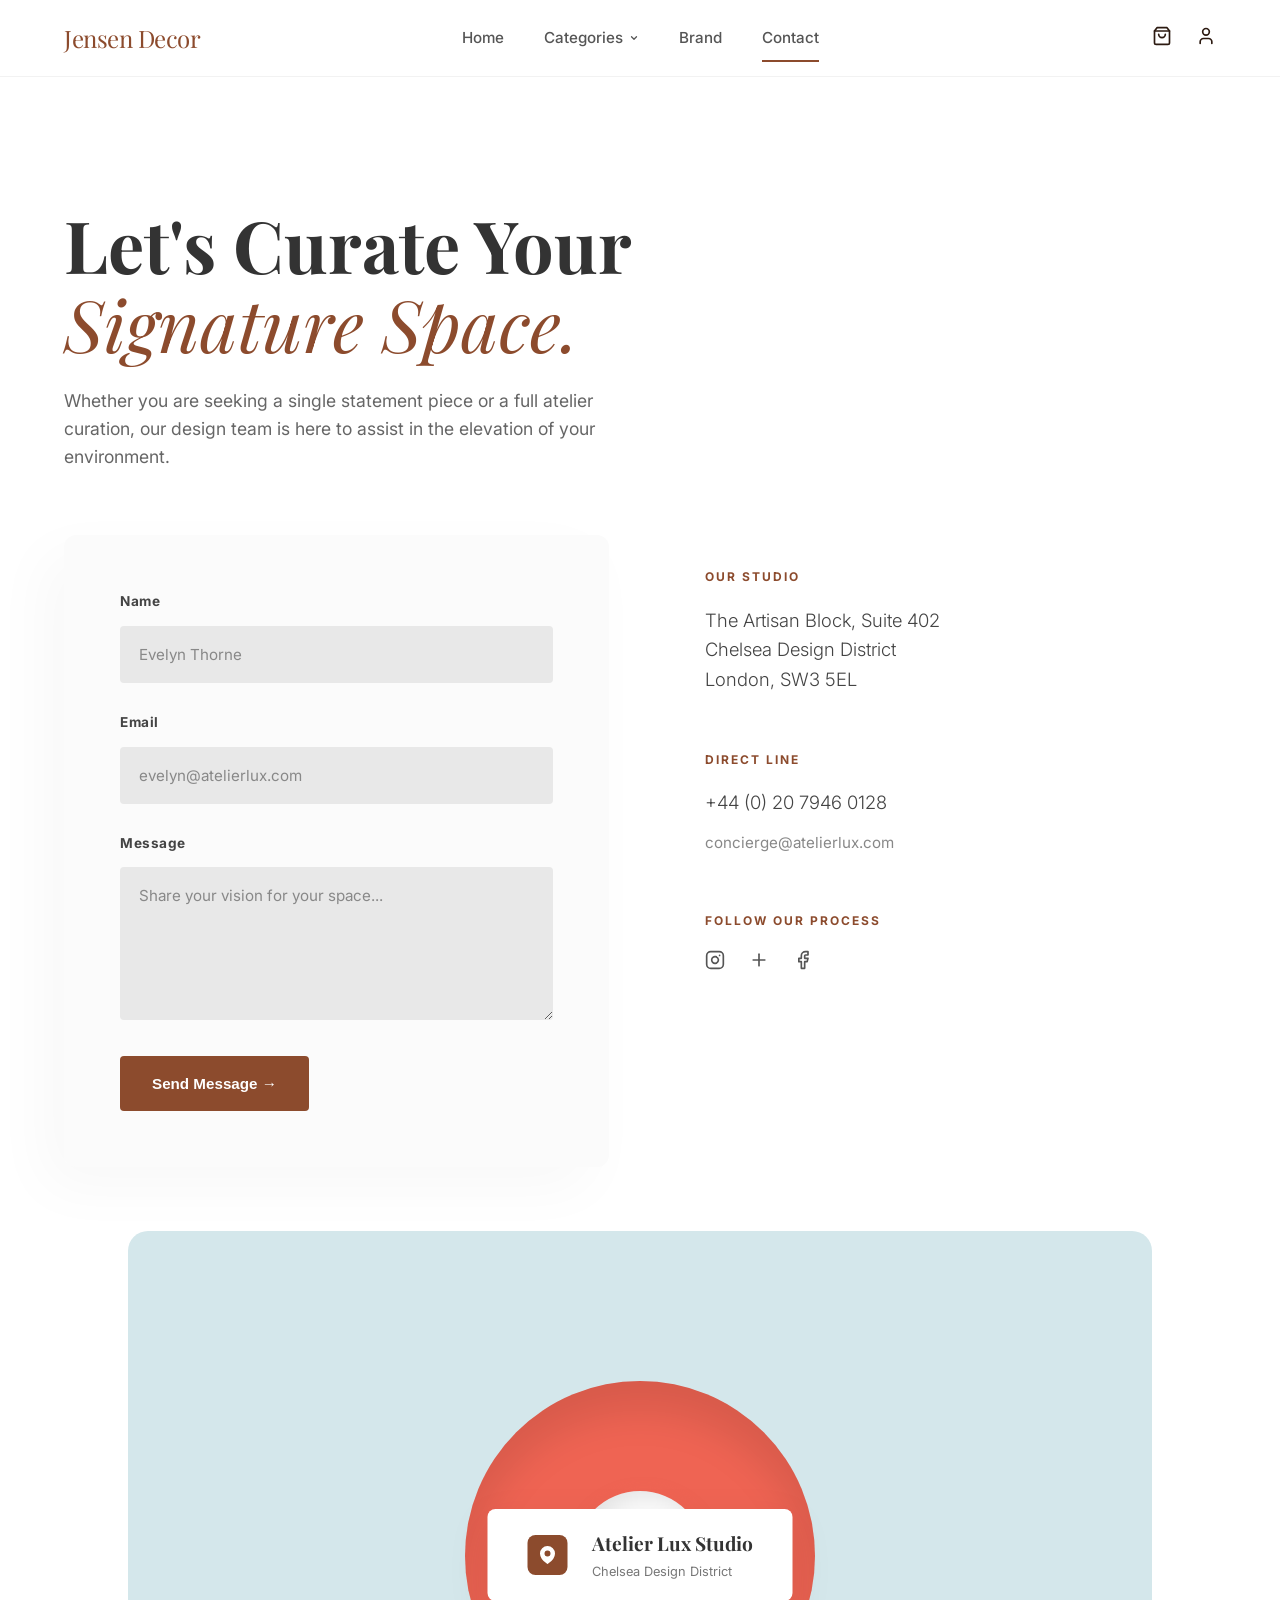
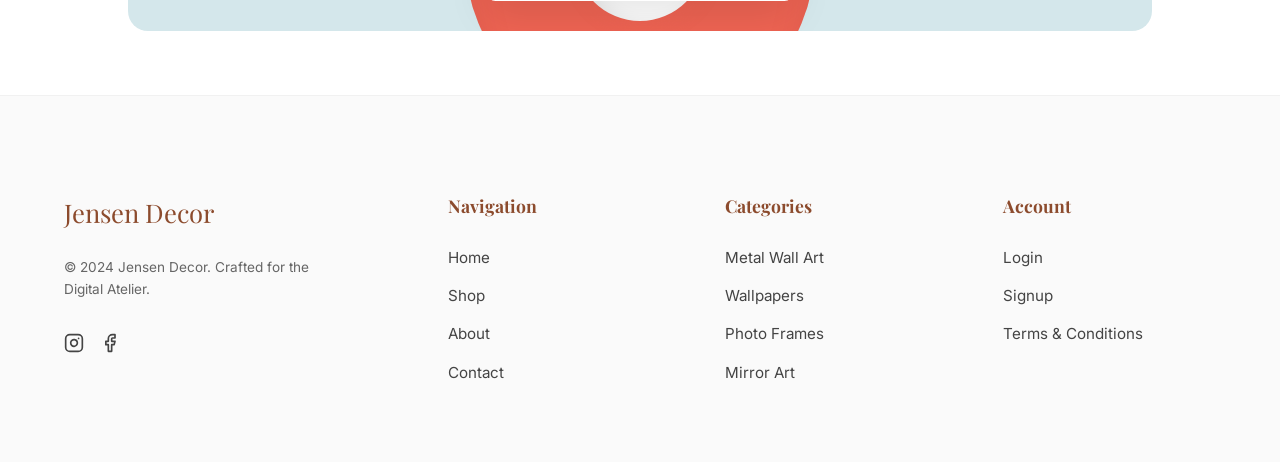
==== contact.html @ 06926239 "first commit" ====
<!DOCTYPE html>
<html lang="en">
<head>
    <meta charset="UTF-8">
    <meta name="viewport" content="width=device-width, initial-scale=1.0">
    <title>Contact | Jensen Decor</title>
    <meta name="description" content="Get in touch with Jensen Decor for your signature space curation.">
    <!-- Google Fonts -->
    <link rel="preconnect" href="https://fonts.googleapis.com">
    <link rel="preconnect" href="https://fonts.gstatic.com" crossorigin>
    <link href="https://fonts.googleapis.com/css2?family=Inter:wght@300;400;500;600;700&family=Playfair+Display:ital,wght@0,400;0,600;0,700;1,400&display=swap" rel="stylesheet">
    <link rel="stylesheet" href="style.css">
</head>
<body class="contact-page">
    <header id="main-header">
        <div class="container-nav">
            <div class="logo">
                <a href="index.html">Jensen Decor</a>
            </div>
            <nav id="main-nav">
                <ul class="nav-links">
                    <li><a href="index.html">Home</a></li>
                    <li class="dropdown">
                        <a href="#" class="dropdown-trigger">Categories <svg width="10" height="10" viewBox="0 0 24 24" fill="none" stroke="currentColor" stroke-width="3" stroke-linecap="round" stroke-linejoin="round" style="margin-left: 2px;"><path d="m6 9 6 6 6-6"/></svg></a>
                        <div class="mega-menu">
                            <a href="metal-wall-art.html" class="mega-item">
                                <div class="item-icon">
                                    <svg width="20" height="20" viewBox="0 0 24 24" fill="none" stroke="currentColor" stroke-width="2" stroke-linecap="round" stroke-linejoin="round"><path d="m11.5 15-7 7a2.12 2.12 0 0 1-3-3l7-7"/><path d="m2 22 2.5-2.5"/><path d="m14 12 6-6a4.24 4.24 0 0 0-6-6l-6 6"/></svg>
                                </div>
                                <div class="item-content">
                                    <div class="item-title">Metal Wall Art</div>
                                    <div class="item-desc">Expressive forms and shapes</div>
                                </div>
                            </a>
                            <a href="wallpapers.html" class="mega-item">
                                <div class="item-icon">
                                    <svg width="20" height="20" viewBox="0 0 24 24" fill="none" stroke="currentColor" stroke-width="2" stroke-linecap="round" stroke-linejoin="round"><path d="M12 22v-8"/><path d="M8 22h8"/><path d="M12 14c-4 0-6-3-6-6s3-6 6-6 6 3 6 6-2 6-6 6Z"/></svg>
                                </div>
                                <div class="item-content">
                                    <div class="item-title">Wallpapers</div>
                                    <div class="item-desc">Organic landscapes and flora</div>
                                </div>
                            </a>
                            <a href="photo-frames.html" class="mega-item">
                                <div class="item-icon">
                                    <svg width="20" height="20" viewBox="0 0 24 24" fill="none" stroke="currentColor" stroke-width="2" stroke-linecap="round" stroke-linejoin="round"><circle cx="12" cy="12" r="4"/><path d="M12 2v2"/><path d="M12 20v2"/><path d="m4.93 4.93 1.41 1.41"/><path d="m17.66 17.66 1.41 1.41"/><path d="M2 12h2"/><path d="M20 12h2"/><path d="m6.34 17.66-1.41 1.41"/><path d="m19.07 4.93-1.41 1.41"/></svg>
                                </div>
                                <div class="item-content">
                                    <div class="item-title">Photo Frames</div>
                                    <div class="item-desc">The beauty of simplicity</div>
                                </div>
                            </a>
                            <a href="wall-shelves.html" class="mega-item">
                                <div class="item-icon">
                                    <svg width="20" height="20" viewBox="0 0 24 24" fill="none" stroke="currentColor" stroke-width="2" stroke-linecap="round" stroke-linejoin="round"><path d="M12 2v4"/><path d="M6 13a6 6 0 0 1 12 0H6z"/><path d="M12 13v4"/><circle cx="12" cy="18" r="1"/></svg>
                                </div>
                                <div class="item-content">
                                    <div class="item-title">Wall shelves</div>
                                    <div class="item-desc">Luxurious gold and silver foils</div>
                                </div>
                            </a>
                            <a href="mirror-art.html" class="mega-item">
                                <div class="item-icon">
                                    <svg width="20" height="20" viewBox="0 0 24 24" fill="none" stroke="currentColor" stroke-width="2" stroke-linecap="round" stroke-linejoin="round"><circle cx="12" cy="12" r="10"/><path d="M12 2v2"/><path d="M12 20v2"/><path d="M2 12h2"/><path d="M20 12h2"/><path d="M12 12l4 4"/></svg>
                                </div>
                                <div class="item-content">
                                    <div class="item-title">Mirror Art</div>
                                    <div class="item-desc">Luxurious gold and silver foils</div>
                                </div>
                            </a>
                        </div>
                    </li>
                    <li><a href="brands.html">Brand</a></li>
                    <li><a href="contact.html" class="active">Contact</a></li>
                </ul>
            </nav>
            <div class="user-actions">
                <button class="icon-btn" aria-label="Shopping Cart">
                    <svg width="20" height="20" viewBox="0 0 24 24" fill="none" stroke="currentColor" stroke-width="2" stroke-linecap="round" stroke-linejoin="round"><path d="M6 2 3 6v14a2 2 0 0 0 2 2h14a2 2 0 0 0 2-2V6l-3-4Z"/><path d="M3 6h18"/><path d="M16 10a4 4 0 0 1-8 0"/></svg>
                </button>
                <button class="icon-btn" aria-label="User Profile">
                    <svg width="20" height="20" viewBox="0 0 24 24" fill="none" stroke="currentColor" stroke-width="2" stroke-linecap="round" stroke-linejoin="round"><path d="M19 21v-2a4 4 0 0 0-4-4H9a4 4 0 0 0-4 4v2"/><circle cx="12" cy="7" r="4"/></svg>
                </button>
            </div>
        </div>
    </header>

    <main>
        <!-- Hero Section -->
        <section class="contact-hero">
            <div class="contact-container-narrow">
                <h1 class="contact-title">Let's Curate Your<br><em>Signature Space.</em></h1>
                <p class="contact-subtitle">Whether you are seeking a single statement piece or a full atelier curation, our design team is here to assist in the elevation of your environment.</p>
            </div>
        </section>

        <!-- Content Section: Form and Info -->
        <section class="contact-content-section">
            <div class="contact-grid">
                <!-- Left Column: Form -->
                <div class="contact-form-container">
                    <form class="contact-form" onsubmit="event.preventDefault();">
                        <div class="form-group">
                            <label for="name">Name</label>
                            <input type="text" id="name" placeholder="Evelyn Thorne">
                        </div>
                        <div class="form-group">
                            <label for="email">Email</label>
                            <input type="email" id="email" placeholder="evelyn@atelierlux.com">
                        </div>
                        <div class="form-group">
                            <label for="message">Message</label>
                            <textarea id="message" placeholder="Share your vision for your space..." rows="6"></textarea>
                        </div>
                        <button type="submit" class="btn-submit">
                            Send Message &rarr;
                        </button>
                    </form>
                </div>

                <!-- Right Column: Info -->
                <div class="contact-info-container">
                    <div class="info-block">
                        <h4 class="info-label">OUR STUDIO</h4>
                        <p class="info-text">The Artisan Block, Suite 402<br>Chelsea Design District<br>London, SW3 5EL</p>
                    </div>
                    <div class="info-block">
                        <h4 class="info-label">DIRECT LINE</h4>
                        <p class="info-text">+44 (0) 20 7946 0128</p>
                        <a href="mailto:concierge@atelierlux.com" class="info-link">concierge@atelierlux.com</a>
                    </div>
                    <div class="info-block">
                        <h4 class="info-label">FOLLOW OUR PROCESS</h4>
                        <div class="social-icons-minimal">
                            <a href="#" aria-label="Instagram">
                                <svg width="20" height="20" viewBox="0 0 24 24" fill="none" stroke="currentColor" stroke-width="2" stroke-linecap="round" stroke-linejoin="round"><rect x="2" y="2" width="20" height="20" rx="5" ry="5"/><path d="M16 11.37A4 4 0 1 1 12.63 8 4 4 0 0 1 16 11.37z"/><line x1="17.5" y1="6.5" x2="17.51" y2="6.5"/></svg>
                            </a>
                            <a href="#" aria-label="Pinterest">
                                <svg width="20" height="20" viewBox="0 0 24 24" fill="none" stroke="currentColor" stroke-width="2" stroke-linecap="round" stroke-linejoin="round"><line x1="12" y1="5" x2="12" y2="19"></line><line x1="5" y1="12" x2="19" y2="12"></line></svg>
                            </a>
                            <a href="#" aria-label="Facebook">
                                <svg width="20" height="20" viewBox="0 0 24 24" fill="none" stroke="currentColor" stroke-width="2" stroke-linecap="round" stroke-linejoin="round"><path d="M18 2h-3a5 5 0 0 0-5 5v3H7v4h3v8h4v-8h3l1-4h-4V7a1 1 0 0 1 1-1h3z"/></svg>
                            </a>
                        </div>
                    </div>
                </div>
            </div>
        </section>

        <!-- Map Section with Overlay -->
        <section class="contact-map-section">
            <div class="map-container">
                <!-- Standard Google Maps iframe Embed -->
                <!-- The API key is not required for standard embeds, which is perfect for a "random map" requirement -->
                <iframe src="https://www.google.com/maps/embed?pb=!1m18!1m12!1m3!1m3!1d39744.170560869595!2d-0.187311!3d51.488059!2m3!1f0!2f0!3f0!3m2!1i1024!2i768!4f13.1!3m3!1m2!1s0x48760537446bb87b%3A0xc3f6311cebdba50f!2sChelsea%2C%20London%2C%20UK!5e0!3m2!1sen!2sus!4v1705620000000!5m2!1sen!2sus" width="100%" height="100%" style="border:0;" allowfullscreen="" loading="lazy" referrerpolicy="no-referrer-when-downgrade"></iframe>
                
                <!-- Huge Map Pin (Visual overlay to match screenshot exactly) -->
                <div class="huge-map-pin">
                    <div class="huge-pin-hole"></div>
                </div>

                <!-- Custom Overlay Card -->
                <div class="map-overlay-card">
                    <div class="map-overlay-icon">
                        <svg width="18" height="18" viewBox="0 0 24 24" fill="white" stroke="white" stroke-width="2" stroke-linecap="round" stroke-linejoin="round"><path d="M21 10c0 7-9 13-9 13s-9-6-9-13a9 9 0 0 1 18 0z"></path><circle cx="12" cy="10" r="3" fill="#8c4b2d" stroke="#8c4b2d"></circle></svg>
                    </div>
                    <div class="map-overlay-text">
                        <h5>Atelier Lux Studio</h5>
                        <p>Chelsea Design District</p>
                    </div>
                </div>
            </div>
        </section>
    </main>

    <footer id="footer">
        <div class="footer-container">
            <div class="footer-sections">
                <div class="footer-brand">
                    <div class="footer-logo">Jensen Decor</div>
                    <p class="footer-tagline">© 2024 Jensen Decor. Crafted for the Digital Atelier.</p>
                    <div class="footer-icons">
                        <svg width="20" height="20" viewBox="0 0 24 24" fill="none" stroke="currentColor" stroke-width="2" stroke-linecap="round" stroke-linejoin="round"><rect x="2" y="2" width="20" height="20" rx="5" ry="5"/><path d="M16 11.37A4 4 0 1 1 12.63 8 4 4 0 0 1 16 11.37z"/><line x1="17.5" y1="6.5" x2="17.51" y2="6.5"/></svg>
                        <svg width="20" height="20" viewBox="0 0 24 24" fill="none" stroke="currentColor" stroke-width="2" stroke-linecap="round" stroke-linejoin="round"><path d="M18 2h-3a5 5 0 0 0-5 5v3H7v4h3v8h4v-8h3l1-4h-4V7a1 1 0 0 1 1-1h3z"/></svg>
                    </div>
                </div>
                <div class="footer-nav-group">
                    <h4>Navigation</h4>
                    <ul>
                        <li><a href="index.html">Home</a></li>
                        <li><a href="#">Shop</a></li>
                        <li><a href="#">About</a></li>
                        <li><a href="contact.html">Contact</a></li>
                    </ul>
                </div>
                <div class="footer-nav-group">
                    <h4>Categories</h4>
                    <ul>
                        <li><a href="metal-wall-art.html">Metal Wall Art</a></li>
                        <li><a href="wallpapers.html">Wallpapers</a></li>
                        <li><a href="photo-frames.html">Photo Frames</a></li>
                        <li><a href="mirror-art.html">Mirror Art</a></li>
                    </ul>
                </div>
                <div class="footer-nav-group">
                    <h4>Account</h4>
                    <ul>
                        <li><a href="#">Login</a></li>
                        <li><a href="#">Signup</a></li>
                        <li><a href="#">Terms & Conditions</a></li>
                    </ul>
                </div>
            </div>
        </div>
    </footer>
    <script src="main.js"></script>
</body>
</html>
---- style.css ----
html,
body {
    margin: 0;
    padding: 0;
}

:root {
    --primary-color: #8c4b2d;
    --primary-rust: #8c4b2d;
    --accent-color: #d4a373;
    --text-dark: #2c1a11;
    --text-color: #2c1a11;
    --text-grey: #666666;
    --text-light: #666666;
    --text-light-grey: #999999;
    --bg-light: #fafafa;
    --bg-color: #ffffff;
    --white: #ffffff;
    --border: #f1f1f1;
    --border-color: #f1f1f1;
    --transition: all 0.4s cubic-bezier(0.23, 1, 0.32, 1);
    --container-width: 1400px;
}

* {
    margin: 0;
    padding: 0;
    box-sizing: border-box;
}

body {
    font-family: 'Inter', sans-serif;
    color: var(--text-color);
    background-color: var(--bg-color);
    line-height: 1.6;
    margin: 0;
    padding: 0;
    overflow-x: hidden;
    opacity: 0;
    animation: fadeInPage 1s ease forwards;
    display: flex;
    flex-direction: column;
    min-height: 100vh;
}

@keyframes fadeInPage {
    from {
        opacity: 0;
    }

    to {
        opacity: 1;
    }
}

main {
    flex: 1;
}

h1,
h2,
h3,
.logo {
    font-family: 'Playfair Display', serif;
}

a {
    text-decoration: none;
    color: inherit;
    transition: var(--transition);
}

ul {
    list-style: none;
}

img {
    max-width: 100%;
    display: block;
}

.container {
    max-width: var(--container-width);
    margin: 0 auto;
    padding: 0 4rem;
    /* Increased padding for better edge-to-edge breathing room */
}

/* Header */
#main-header {
    width: 100%;
    background: var(--white);
    border-bottom: 1px solid rgba(0, 0, 0, 0.05);
    position: relative;
    z-index: 1000;
}

.container-nav {
    max-width: 1500px;
    margin: 0 auto;
    padding: 1.1rem 4rem;
    /* Increased slightly as requested (approx 2%) */
    display: grid;
    grid-template-columns: 1fr auto 1fr;
    align-items: center;
}

.logo a {
    font-family: 'Playfair Display', serif;
    font-size: 1.5rem;
    /* Slightly smaller for refinement */
    font-weight: 400;
    color: var(--primary-rust);
    text-decoration: none;
    letter-spacing: -0.5px;
}

.nav-links {
    display: flex;
    gap: 2.5rem;
    justify-content: center;
}

.nav-links li a {
    text-decoration: none;
    color: #555;
    font-weight: 500;
    font-size: 0.95rem;
    transition: var(--transition);
    padding: 0.5rem 0;
    position: relative;
    display: block;
}

.nav-links li a.active::after {
    content: '';
    position: absolute;
    bottom: -4px;
    left: 0;
    width: 100%;
    height: 2px;
    background: var(--primary-rust);
}

.user-actions {
    display: flex;
    gap: 1.5rem;
    justify-content: flex-end;
}

.icon-btn {
    background: none;
    border: none;
    cursor: pointer;
    color: var(--text-dark);
}

/* Mega Menu Dropdown */
.dropdown {
    position: relative;
}

.mega-menu {
    position: absolute;
    top: calc(100% + 15px);
    left: 50%;
    transform: translateX(-50%) translateY(15px);
    width: 320px;
    background: #ffffff;
    border-radius: 20px;
    padding: 1rem;
    box-shadow: 0 25px 80px rgba(0, 0, 0, 0.15);
    opacity: 0;
    visibility: hidden;
    transition: all 0.4s cubic-bezier(0.165, 0.84, 0.44, 1);
    z-index: 1000;
    display: flex;
    flex-direction: column;
    gap: 0.3rem;
    /* Tighter item vertical spacing */
}

.mega-menu::before {
    content: '';
    position: absolute;
    top: -10px;
    left: 0;
    width: 100%;
    height: 10px;
}

.dropdown:hover .mega-menu {
    opacity: 1;
    visibility: visible;
    transform: translateX(-50%) translateY(0);
}

.mega-item {
    display: flex !important;
    flex-direction: row !important;
    /* Absolute horizontal force */
    flex-wrap: nowrap !important;
    align-items: center;
    gap: 1rem;
    cursor: pointer;
    transition: all 0.3s ease;
    padding: 0.8rem 1rem;
    border-radius: 12px;
    text-decoration: none;
    width: 100%;
}

.mega-item:hover {
    background: #fcf8f3;
    transform: translateX(4px);
}

.item-icon {
    width: 44px;
    height: 44px;
    background: #fdf5e6;
    border-radius: 12px;
    display: flex;
    align-items: center;
    justify-content: center;
    flex-shrink: 0;
    /* Prevent icon from shrinking */
    color: #a67c52;
    transition: all 0.3s ease;
}

.mega-item:hover .item-icon {
    background: #a67c52;
    color: #ffffff;
}

.item-content {
    display: flex;
    flex-direction: column;
    gap: 2px;
}

.item-title {
    font-size: 0.95rem;
    /* Restored size */
    font-weight: 600;
    color: #333;
    line-height: 1.2;
    margin-bottom: 2px;
    font-family: 'Inter', sans-serif;
}

.item-desc {
    font-size: 0.75rem;
    color: #888;
    font-weight: 400;
    font-family: 'Inter', sans-serif;
}

.nav-links a:hover {
    color: var(--primary-color);
}

/* Removed duplicate active styles */

.user-actions {
    display: flex;
    align-items: center;
    gap: 1.5rem;
}

/* Hamburger Menu */
.menu-toggle {
    display: none;
    flex-direction: column;
    gap: 6px;
    background: none;
    border: none;
    cursor: pointer;
    padding: 5px;
    z-index: 1001;
    order: -1;
    /* Ensure it stays on the left */
}

.menu-toggle span {
    display: block;
    width: 25px;
    height: 2px;
    background: var(--text-color);
    transition: var(--transition);
    border-radius: 2px;
}

.menu-toggle.active span:nth-child(1) {
    transform: translateY(8px) rotate(45deg);
    background: var(--primary-color);
}

.menu-toggle.active span:nth-child(2) {
    opacity: 0;
}

.menu-toggle.active span:nth-child(3) {
    transform: translateY(-8px) rotate(-45deg);
    background: var(--primary-color);
}

.icon-btn {
    background: none;
    border: none;
    cursor: pointer;
    color: var(--text-color);
    transition: var(--transition);
}

.icon-btn:hover {
    color: var(--primary-color);
    transform: translateY(-2px);
}

/* Hero Section */
#hero {
    position: relative;
    height: 100vh;
    display: flex;
    align-items: center;
    overflow: hidden;
    background: #000;
}

.hero-ken-burns {
    position: absolute;
    top: 0;
    left: 0;
    width: 100%;
    height: 100%;
    background: linear-gradient(rgba(0, 0, 0, 0.4), rgba(0, 0, 0, 0.4)), url('https://images.unsplash.com/photo-1616486338812-3dadae4b4ace?auto=format&fit=crop&q=80&w=2000');
    background-size: cover;
    background-position: center;
    animation: kenBurns 20s infinite alternate ease-in-out;
}

@keyframes kenBurns {
    from {
        transform: scale(1);
    }

    to {
        transform: scale(1.15);
    }

    /* Subtle zoom-in effect */
}

#hero .container {
    margin-left: 0;
    max-width: 100%;
}

.hero-image-container {
    position: absolute;
    top: 0;
    left: 0;
    width: 100%;
    height: 100%;
    z-index: 1;
}

#hero-bg {
    width: 100%;
    height: 100%;
    object-fit: cover;
    opacity: 0.9;
    transition: transform 10s ease-out;
}

#hero:hover #hero-bg {
    transform: scale(1.05);
}

.hero-overlay {
    position: absolute;
    top: 0;
    left: 0;
    width: 100%;
    height: 100%;
    background: linear-gradient(to right, rgba(0, 0, 0, 0.6) 0%, rgba(0, 0, 0, 0.2) 40%, rgba(0, 0, 0, 0) 100%),
        linear-gradient(to bottom, rgba(0, 0, 0, 0.2) 0%, rgba(0, 0, 0, 0) 25%);
    z-index: 2;
}

.hero-content {
    position: relative;
    z-index: 3;
    color: var(--white);
    max-width: 750px;
    padding: 0;
    margin-left: 4%;
    /* Left-aligned (starting) with requested gap */
    text-align: left;
    animation: fadeInLeft 1s ease both;
}

.hero-tag {
    display: inline-block;
    padding: 0.6rem 1.4rem;
    background: #e9ece0;
    border-radius: 50px;
    font-size: 0.7rem;
    font-weight: 700;
    letter-spacing: 2px;
    margin-bottom: 2rem;
    color: #4a5d23;
    text-transform: uppercase;
}

@keyframes fadeInLeft {
    from {
        opacity: 0;
        transform: translateX(-50px);
    }

    to {
        opacity: 1;
        transform: translateX(0);
    }
}

#hero p {
    font-size: 1.15rem;
    margin-bottom: 3rem;
    color: #eeeeee;
    max-width: 600px;
    line-height: 1.8;
    font-weight: 400;
    animation: fadeInUp 1s ease 0.4s both;
}

/* Animations */
@keyframes fadeInUp {
    from {
        opacity: 0;
        transform: translateY(30px);
    }

    to {
        opacity: 1;
        transform: translateY(0);
    }
}

.reveal {
    opacity: 0;
    transform: translateY(30px);
    transition: all 0.8s cubic-bezier(0.22, 1, 0.36, 1);
}

.reveal.visible {
    opacity: 1;
    transform: translateY(0);
}

.reveal-stagger-1 {
    transition-delay: 0.1s;
}

.reveal-stagger-2 {
    transition-delay: 0.2s;
}

.reveal-stagger-3 {
    transition-delay: 0.3s;
}

.reveal-stagger-4 {
    transition-delay: 0.4s;
}

#hero h1 {
    font-size: 5.5rem;
    /* Large impact from screenshot */
    line-height: 1.05;
    margin-bottom: 2.5rem;
    font-weight: 500;
    color: var(--white);
    animation: fadeInUp 1s ease 0.2s both;
}

#hero h1 .accent-text {
    color: #c87b53;
    /* Specific rust from screenshot */
    font-style: italic;
    font-weight: 400;
    font-family: 'Playfair Display', serif;
}

#hero p {
    font-size: 1.1rem;
    margin-bottom: 3.5rem;
    color: rgba(255, 255, 255, 0.9);
    max-width: 580px;
    line-height: 1.7;
    font-weight: 400;
}

.hero-btns {
    display: flex;
    gap: 1.5rem;
    animation: fadeInUp 1s ease 0.6s both;
}

.btn-primary {
    background: #8c4b2d;
    color: var(--white);
    border: none;
    padding: 1.2rem 2.8rem;
    font-size: 1rem;
}

.btn-secondary {
    background: rgba(255, 255, 255, 0.95);
    color: #333;
    border: none;
    padding: 1.2rem 2.8rem;
    font-size: 1rem;
}

/* Categories Section */
#categories {
    padding: 8rem 0;
    background: var(--white);
}

.section-header {
    text-align: center;
    margin-bottom: 5rem;
}

.section-header h2 {
    font-size: 2.8rem;
    margin-bottom: 1rem;
    color: var(--text-dark);
}

.section-header p {
    color: var(--text-grey);
    font-size: 1.1rem;
}

.category-grid {
    display: grid;
    grid-template-columns: repeat(3, 1fr);
    gap: 2.5rem;
}

.category-card {
    position: relative;
    height: 450px;
    overflow: hidden;
    border-radius: 8px;
    display: block;
}

.category-card img {
    width: 100%;
    height: 100%;
    object-fit: cover;
    transition: transform 0.8s ease;
}

.category-card:hover img {
    transform: scale(1.05);
}

.category-info {
    position: absolute;
    bottom: 0;
    left: 0;
    width: 100%;
    padding: 2.5rem;
    background: linear-gradient(transparent, rgba(0, 0, 0, 0.7));
    color: var(--white);
}

.category-info h3 {
    font-size: 1.5rem;
    margin-bottom: 0.5rem;
}

.category-info span {
    font-size: 0.8rem;
    font-weight: 600;
    letter-spacing: 2px;
    opacity: 0.8;
}

/* Featured Section */
#featured {
    padding: 8rem 0;
    background: #fdfbf7;
}

.featured-content {
    display: grid;
    grid-template-columns: 1fr 1fr;
    gap: 5rem;
    align-items: center;
}

.featured-img {
    height: 600px;
    border-radius: 12px;
    overflow: hidden;
}

.featured-img img {
    width: 100%;
    height: 100%;
    object-fit: cover;
}

.featured-text {
    padding: 2rem;
}

.featured-text h2 {
    font-size: 3.2rem;
    line-height: 1.1;
    margin-bottom: 2rem;
}

.subtitle {
    display: block;
    font-size: 0.8rem;
    font-weight: 700;
    letter-spacing: 2px;
    color: var(--primary-color);
    margin-bottom: 1.5rem;
}

/* Newsletter */
#newsletter {
    padding: 8rem 0;
    background: var(--white);
}

.newsletter-box {
    background: var(--text-dark);
    padding: 6rem 4rem;
    border-radius: 12px;
    text-align: center;
    color: var(--white);
}

.newsletter-box h2 {
    font-size: 2.5rem;
    margin-bottom: 1rem;
}

.newsletter-box p {
    margin-bottom: 3rem;
    opacity: 0.7;
}

.newsletter-form {
    display: flex;
    max-width: 600px;
    margin: 0 auto;
    gap: 1rem;
}

.newsletter-form input {
    flex: 1;
    padding: 1rem 1.5rem;
    border-radius: 4px;
    border: none;
    font-family: inherit;
}

.newsletter-form button {
    padding: 1rem 2.5rem;
    background: var(--primary-color);
    color: var(--white);
    border: none;
    border-radius: 4px;
    font-weight: 600;
    cursor: pointer;
    transition: var(--transition);
}

.newsletter-form button:hover {
    background: #7a3e24;
}

/* Footer Cols */
.footer-col {
    flex: 1;
}

.footer-col h4 {
    font-size: 1rem;
    margin-bottom: 2rem;
    color: var(--text-dark);
    font-family: 'Playfair Display', serif;
}

.footer-col ul li {
    margin-bottom: 1rem;
}

.footer-col ul li a {
    color: var(--text-grey);
    font-size: 0.9rem;
}

.footer-col ul li a:hover {
    color: var(--primary-color);
}

.btn {
    display: inline-flex;
    align-items: center;
    gap: 0.8rem;
    padding: 1.1rem 2.5rem;
    border-radius: 6px;
    font-weight: 500;
    font-size: 0.95rem;
    transition: var(--transition);
}

.btn-primary {
    background: var(--primary-color);
    color: var(--white);
    border: none;
    box-shadow: 0 4px 12px rgba(139, 69, 19, 0.25);
    /* Subtle brand-colored shadow */
}

.btn-primary:hover {
    background: #723a10;
    transform: translateY(-2px);
    box-shadow: 0 6px 15px rgba(139, 69, 19, 0.35);
}

.btn-secondary {
    background: rgba(255, 255, 255, 0.9);
    color: #333;
    border: 1px solid #ddd;
}

.btn-secondary:hover {
    background: var(--white);
    transform: translateY(-2px);
    border-color: #bbb;
}

/* Trending Section */
#trending {
    padding: 3rem 0;
    background-color: var(--white);
}

/* Trending Selection Refined */
#trending {
    padding: 10rem 0;
    background-color: #fcfcfc;
}

.section-title.centered {
    text-align: center;
    margin-bottom: 6rem;
}

.section-title h2 {
    font-size: 3.2rem;
    font-weight: 400;
    margin-bottom: 1.2rem;
}

.product-grid {
    display: grid;
    grid-template-columns: repeat(3, 1fr);
    gap: 3.5rem;
}

.product-card {
    background: #f4f4f4;
    border-radius: 16px;
    padding: 1rem;
    /* Tightened padding */
    transition: var(--transition);
    display: flex;
    flex-direction: column;
}

.product-img {
    height: 450px;
    /* Reduced height to remove extra space */
    border-radius: 12px;
    /* Bottom radius added as requested */
    overflow: hidden;
    margin-bottom: 1rem;
}

.product-img img {
    width: 100%;
    height: 100%;
    object-fit: cover;
    transition: transform 0.8s ease;
    border-radius: 12px;
    /* Ensure image itself is rounded */
}

.product-card:hover .product-img img {
    transform: scale(1.08);
    /* Card zoom animation */
}

.product-info {
    padding: 0.5rem 0.5rem 1rem;
    display: flex;
    justify-content: space-between;
    align-items: flex-start;
}

.info-main h3 {
    font-size: 1.25rem;
    font-weight: 500;
    margin-bottom: 0.4rem;
}

.info-main p {
    font-size: 0.7rem;
    letter-spacing: 1.5px;
    color: #888;
    font-weight: 600;
}

.info-price {
    font-size: 1.1rem;
    font-weight: 600;
    color: #8c4b2d;
}

/* The Best Collection Refined */
#best-collection {
    padding: 8rem 0;
    background: #fff;
}

.underline-accent {
    width: 60px;
    height: 3px;
    background: #c87b53;
    margin: 1.5rem auto 0;
}

.product-card.highlight-card {
    background: #ffffff;
    box-shadow: 0 15px 35px rgba(0, 0, 0, 0.05);
    /* Soft highlight shadow */
    padding: 1.5rem;
    border: 1px solid #f0f0f0;
}

.product-card.minimalist {
    background: transparent;
    padding: 0;
    text-align: left;
    border: none;
    box-shadow: none;
}

.product-card.minimalist.highlight-card {
    background: #fff;
    padding: 1.2rem;
    border: 1px solid #eee;
    box-shadow: 0 10px 30px rgba(0, 0, 0, 0.03);
}

.product-info-simple {
    padding: 1.5rem 0;
}

.product-category {
    display: block;
    font-size: 0.65rem;
    letter-spacing: 1.5px;
    color: #999;
    font-weight: 700;
    margin-bottom: 0.6rem;
    text-transform: uppercase;
}

.product-info-simple h3 {
    font-size: 1.2rem;
    font-weight: 500;
    margin-bottom: 0.5rem;
    font-family: 'Playfair Display', serif;
}

.product-info-simple .price {
    font-size: 1rem;
    color: #8c4b2d;
    font-weight: 600;
}

/* Featured Header Refined - Centered */
.featured-header-editorial {
    text-align: center;
    margin-bottom: 4rem;
}

.featured-header-editorial h2 {
    font-size: 3.2rem;
    margin-bottom: 1.2rem;
    font-family: 'Playfair Display', serif;
}

.featured-header-editorial p {
    color: var(--text-grey);
    max-width: 500px;
    margin: 0 auto;
}

.view-link {
    display: inline-flex;
    align-items: center;
    gap: 0.8rem;
    font-weight: 600;
    font-size: 0.9rem;
    color: #c87b53;
    text-transform: uppercase;
    letter-spacing: 1px;
}

.featured-grid {
    display: grid;
    grid-template-columns: 1.6fr 1fr;
    gap: 2rem;
    margin-bottom: 6rem;
}

.featured-main {
    position: relative;
    border-radius: 12px;
    overflow: hidden;
    height: 600px;
}

.featured-overlay-content {
    position: absolute;
    bottom: 0;
    left: 0;
    width: 100%;
    padding: 5rem;
    background: linear-gradient(to top, rgba(0, 0, 0, 0.7) 0%, transparent 100%);
    color: var(--white);
    z-index: 2;
}

.series-tag {
    font-size: 0.7rem;
    letter-spacing: 2px;
    font-weight: 700;
    margin-bottom: 1.2rem;
    display: block;
}

.featured-overlay-content h3 {
    font-size: 3rem;
    margin-bottom: 3rem;
    font-weight: 400;
}

.featured-side {
    display: grid;
    grid-template-rows: 1fr 1fr;
    gap: 2rem;
}

.featured-item {
    border-radius: 12px;
    overflow: hidden;
    height: 100%;
}

.featured-item img {
    width: 100%;
    height: 100%;
    object-fit: cover;
    transition: var(--transition);
}

.featured-item:hover img {
    transform: scale(1.05);
}

/* Additional Button Styles */
.btn-ghost-white {
    background: rgba(255, 255, 255, 0.1);
    color: var(--white);
    border: 1px solid rgba(255, 255, 255, 0.6);
    backdrop-filter: blur(5px);
}

.btn-ghost-white:hover {
    background: var(--white);
    color: var(--text-color);
}

/* CTA Section */
#cta {
    padding: 1rem 0 3rem;
    /* Reduced top padding */
    background: var(--white);
}

/* CTA Banner Refined - Repositioned & Background Updated */
.cta-banner {
    background: linear-gradient(rgba(13, 27, 42, 0.85), rgba(13, 27, 42, 0.85)), url('images/industrial_geometry.png');
    background-size: cover;
    background-position: center;
    border-radius: 30px;
    padding: 5rem 4rem;
    /* Further reduced */
    text-align: center;
    position: relative;
    overflow: hidden;
    color: var(--white);
    max-width: 1200px;
    margin: -5rem auto 3rem;
    /* Moved even closer as requested */
    box-shadow: 0 40px 100px rgba(0, 0, 0, 0.2);
}

.cta-content h2 {
    font-family: 'Playfair Display', serif;
    font-size: 3.5rem;
    /* Reduced font size as requested */
    margin-bottom: 1.5rem;
    font-weight: 400;
    line-height: 1.1;
}

.cta-content p {
    font-size: 1.1rem;
    /* Reduced font size */
    opacity: 0.8;
    margin-bottom: 3.5rem;
    max-width: 600px;
    margin-left: auto;
    margin-right: auto;
}

.cta-btns {
    display: flex;
    justify-content: center;
    gap: 1.5rem;
}

.btn-white {
    background: var(--white);
    color: #333;
    padding: 1.1rem 2.8rem;
    border-radius: 4px;
    font-weight: 600;
}

.btn-outline-white {
    background: transparent;
    color: var(--white);
    border: 1px solid rgba(255, 255, 255, 0.4);
    padding: 1.1rem 2.8rem;
    border-radius: 4px;
    font-weight: 600;
}

.btn-white:hover {
    transform: translateY(-5px);
    box-shadow: 0 15px 30px rgba(0, 0, 0, 0.3);
}

.btn-outline-white {
    background: rgba(255, 255, 255, 0.1);
    color: var(--white);
    border: 1px solid rgba(255, 255, 255, 0.4);
    padding: 1.2rem 3rem;
    border-radius: 8px;
    font-weight: 600;
    font-size: 1.05rem;
    transition: var(--transition);
    backdrop-filter: blur(10px);
}

.btn-outline-white:hover {
    background: rgba(255, 255, 255, 0.2);
    transform: translateY(-5px);
}

/* Updated Footer Styles */
#main-footer {
    padding: 6rem 0 2rem;
    /* Reduced bottom padding */
    margin-bottom: 0;
    background-color: #f8f9fa;
    /* Light grey for better visibility */
    color: var(--text-color);
    border-top: 1px solid var(--border-color);
}

.footer-grid {
    display: grid;
    grid-template-columns: 1.5fr 1fr 1fr 1fr;
    gap: 4rem;
    margin-bottom: 4rem;
}

.logo-footer {
    font-family: 'Playfair Display', serif;
    font-size: 1.8rem;
    font-weight: 700;
    color: var(--primary-color);
    margin-bottom: 1.5rem;
}

.brand-desc {
    font-size: 0.95rem;
    color: var(--text-light);
    line-height: 1.8;
    margin-bottom: 2rem;
    max-width: 300px;
}

.social-links {
    display: flex;
    gap: 1.5rem;
}

.social-links a {
    color: var(--text-color);
    transition: var(--transition);
}

.social-links a:hover {
    color: var(--primary-color);
    transform: translateY(-3px);
}

.footer-col h4 {
    font-size: 0.9rem;
    font-weight: 600;
    margin-bottom: 2rem;
    color: var(--primary-color);
    text-transform: uppercase;
    letter-spacing: 1.5px;
}

.footer-col ul {
    display: flex;
    flex-direction: column;
    gap: 1.2rem;
}

.footer-col a {
    color: var(--text-light);
    font-size: 0.95rem;
    transition: var(--transition);
}

.footer-col a:hover {
    color: var(--primary-color);
    padding-left: 5px;
}

.footer-bottom {
    display: flex;
    justify-content: space-between;
    align-items: center;
    padding: 0.4rem 0;
    /* Ultra-compressed as requested */
    border-top: 1px solid var(--border-color);
    flex-wrap: wrap;
    gap: 0.8rem;
}

.footer-bottom .copyright {
    font-size: 0.85rem;
    color: var(--text-light);
}

.footer-legal {
    display: flex;
    gap: 2rem;
}

.footer-legal a {
    font-size: 0.85rem;
    color: var(--text-light);
}

.footer-legal a:hover {
    color: var(--primary-color);
}

/* Responsive */
@media (max-width: 1024px) {
    .nav-links {
        position: fixed;
        top: 0;
        left: -100%;
        width: 300px;
        height: 100vh;
        background: #ffffff;
        flex-direction: column;
        padding: 7rem 1.5rem 3rem;
        /* Adjusted for better spacing */
        gap: 1.5rem;
        box-shadow: 20px 0 60px rgba(0, 0, 0, 0.1);
        transition: left 0.5s cubic-bezier(0.23, 1, 0.32, 1);
        z-index: 1000;
        display: flex;
        overflow-y: auto;
    }

    .nav-links.active {
        left: 0;
    }

    .nav-links a {
        font-size: 1.2rem;
        color: var(--text-color);
        width: 100%;
        justify-content: space-between;
    }

    .mega-menu {
        position: static;
        width: 100%;
        transform: none !important;
        opacity: 1 !important;
        visibility: visible !important;
        box-shadow: none;
        padding: 0;
        margin-top: 0.5rem;
        display: none;
        transition: none;
        /* Disable interference on mobile */
    }

    .dropdown.active .mega-menu {
        display: flex;
    }

    .mega-item {
        padding: 0.8rem 0.5rem;
    }

    .menu-toggle {
        display: flex;
    }

    .logo {
        position: absolute;
        left: 50%;
        transform: translateX(-50%);
    }

    .container-nav {
        width: 100%;
        padding: 0 0.5rem;
        /* Tighter for mobile */
    }

    .user-actions {
        gap: 0.8rem;
        /* Tighter for mobile */
    }
}

@media (max-width: 768px) {
    .container {
        padding: 0 1rem;
    }

    .container-nav {
        width: 100%;
        padding: 0 1rem;
        display: grid;
        grid-template-columns: 40px 1fr auto;
        align-items: center;
        gap: 0.5rem;
    }

    .logo {
        position: static;
        transform: none;
        text-align: center;
    }

    .logo a {
        font-size: 1.3rem;
        /* Slightly smaller for mobile */
    }

    .user-actions {
        gap: 0.5rem;
    }

    .menu-toggle {
        margin-left: 0;
        justify-self: start;
    }

    .footer-bottom {
        flex-direction: column;
        text-align: center;
        gap: 1.5rem;
        padding: 3rem 0;
    }

    .footer-legal {
        justify-content: center;
        flex-direction: column;
        gap: 1rem;
    }

    .featured-grid {
        grid-template-columns: 1fr;
        height: auto;
        gap: 1.5rem;
    }

    .featured-main {
        height: 400px;
    }

    .featured-side {
        height: 600px;
    }

    .featured-overlay-content {
        padding: 2rem;
    }

    .cta-banner {
        height: auto;
        padding: 4rem 1.5rem;
        border-radius: 20px;
    }

    .cta-content h2 {
        font-size: 2.5rem;
    }

    .cta-btns {
        flex-direction: column;
        gap: 1rem;
    }
}

@media (max-width: 480px) {
    .logo a {
        font-size: 1.1rem;
    }

    .hero-content h1 {
        font-size: 2rem;
    }

    .hero-content {
        padding: 1.8rem 1rem;
    }

    .container {
        padding: 0 0.8rem;
    }

    .footer-grid {
        grid-template-columns: 1fr;
    }
}


/* ==========================================================================
   Category Page (Metal Wall Art) 1000% Accuracy
   ========================================================================== */

.category-page {
    background-color: #fafafa;
    min-height: 100vh;
    padding-top: 5px;
    /* Precise 5px gap as requested */
}

.gallery-container {
    max-width: 1500px;
    margin: 0 auto;
    padding: 0 1rem;
    /* Flush left alignment for VIP feel */
    display: flex;
    gap: 5rem;
    /* Precise gap for Photo Frames */
    align-items: flex-start;
}

/* Sidebar Styles */
.sidebar {
    width: 280px;
    flex-shrink: 0;
    padding-top: 0.1rem;
    /* Extreme top alignment */
    text-align: left;
}

.sidebar-header {
    margin-bottom: 1.5rem;
    /* Reduced height for a sharper profile */
    margin-top: 0;
}

.sidebar-title {
    font-family: 'Playfair Display', serif;
    font-size: 1.5rem;
    color: var(--primary-rust);
    margin-bottom: 0.3rem;
}

.sidebar-subtitle {
    font-size: 0.65rem;
    font-weight: 700;
    color: var(--text-light-grey);
    letter-spacing: 1px;
}

.filter-group {
    margin-bottom: 2.5rem;
}

.filter-header-item {
    display: flex;
    align-items: center;
    gap: 0.8rem;
    background: #f1f1f1;
    padding: 0.7rem 1.2rem;
    border-radius: 4px;
    font-size: 0.8rem;
    font-weight: 700;
    color: var(--primary-rust);
    letter-spacing: 1px;
    margin-bottom: 1.5rem;
}

/* Price Range */
.price-slider-container {
    padding: 0 0.5rem;
}

.slider-track {
    height: 3px;
    background: #e5e5e5;
    border-radius: 2px;
    margin-bottom: 1rem;
    position: relative;
}

.slider-range {
    position: absolute;
    height: 100%;
    width: 80%;
    left: 0;
    background: var(--primary-rust);
    opacity: 0.35;
    border-radius: 2px;
}

.slider-labels {
    display: flex;
    justify-content: space-between;
    font-size: 0.75rem;
    color: var(--text-grey);
    font-weight: 500;
}

/* Checkboxes */
.checkbox-group {
    display: flex;
    flex-direction: column;
    gap: 1rem;
}

.checkbox-container {
    display: flex;
    align-items: center;
    position: relative;
    padding-left: 28px;
    cursor: pointer;
    font-size: 0.85rem;
    color: var(--text-grey);
    user-select: none;
}

.checkbox-container input {
    position: absolute;
    opacity: 0;
    cursor: pointer;
}

.checkmark {
    position: absolute;
    top: 50%;
    left: 0;
    transform: translateY(-50%);
    height: 16px;
    width: 16px;
    background-color: transparent;
    border: 1px solid #ddd;
    border-radius: 2px;
}

.checkbox-container:hover input~.checkmark {
    border-color: var(--primary-rust);
}

.checkbox-container input:checked~.checkmark {
    background-color: var(--white);
    border-color: #ddd;
}

.checkmark:after {
    content: "";
    position: absolute;
    display: none;
}

.checkbox-container input:checked~.checkmark:after {
    display: block;
}

.checkbox-container .checkmark:after {
    left: 5px;
    top: 1px;
    width: 4px;
    height: 8px;
    border: solid #555;
    border-width: 0 2px 2px 0;
    transform: rotate(45deg);
}

/* Tags */
.tag-group {
    display: flex;
    flex-wrap: wrap;
    gap: 0.6rem;
}

.tag {
    padding: 0.5rem 1rem;
    background: #f1f1f1;
    border-radius: 50px;
    font-size: 0.65rem;
    font-weight: 700;
    color: var(--text-grey);
    cursor: pointer;
    transition: var(--transition);
}

.tag:hover,
.tag.active {
    background: var(--primary-rust);
    color: var(--white);
}

.btn-apply-filter {
    width: 100%;
    background: var(--primary-rust);
    color: var(--white);
    border: none;
    padding: 1rem;
    border-radius: 4px;
    font-size: 0.85rem;
    font-weight: 700;
    letter-spacing: 1px;
    cursor: pointer;
    margin-top: 1rem;
    box-shadow: 0 4px 15px rgba(140, 75, 45, 0.2);
    transition: var(--transition);
}

.btn-apply-filter:hover {
    background: #7a3a21;
    transform: translateY(-2px);
}

/* Products Area */
.products-area {
    flex: 1;
    padding-top: 2rem;
    padding-bottom: 5rem;
    min-width: 0;
}

.page-intro {
    text-align: center;
    margin-bottom: 3rem;
    width: 100%;
}

.page-title {
    font-family: 'Playfair Display', serif;
    font-size: 3.5rem;
    /* Adjusted for better proportion */
    color: var(--primary-rust);
    margin-bottom: 1.5rem;
    font-weight: 500;
}

.page-description {
    max-width: 800px;
    /* Centered narrow description */
    margin: 0 auto;
    font-size: 1.1rem;
    color: var(--text-grey);
    line-height: 1.6;
}

/* Product Grid */
.product-grid {
    display: grid;
    grid-template-columns: repeat(3, 1fr);
    gap: 4rem 2rem;
}

.product-grid.grid-2-col {
    grid-template-columns: repeat(2, 1fr);
}

.product-card {
    display: flex;
    flex-direction: column;
}

.product-card.minimalist {
    text-align: center;
}

.product-media {
    aspect-ratio: 4/5;
    background: #f1f1f1;
    border-radius: 12px;
    overflow: hidden;
    margin-bottom: 1.5rem;
    transition: transform 0.5s cubic-bezier(0.165, 0.84, 0.44, 1);
}

.product-card.minimalist:hover .product-media {
    transform: translateY(-8px);
}

.product-media img {
    width: 100%;
    height: 100%;
    object-fit: cover;
}

.product-info-simple h3 {
    font-family: 'Playfair Display', serif;
    font-size: 1.3rem;
    color: #333;
    margin-bottom: 0.3rem;
    font-weight: 500;
}

.product-category {
    display: block;
    font-size: 0.7rem;
    color: #999;
    letter-spacing: 1px;
    font-weight: 500;
    margin-bottom: 0.6rem;
    text-transform: uppercase;
}

.product-info-simple .price {
    font-size: 1.1rem;
    color: var(--primary-rust);
    font-weight: 600;
}

.price.highlighted {
    color: var(--primary-rust);
}

.wishlist-btn {
    position: absolute;
    top: 1rem;
    right: 1rem;
    width: 38px;
    height: 38px;
    background: rgba(255, 255, 255, 0.8);
    backdrop-filter: blur(8px);
    border-radius: 50%;
    display: flex;
    align-items: center;
    justify-content: center;
    color: #333;
    cursor: pointer;
    opacity: 0;
    transform: translateY(-10px);
    transition: all 0.3s ease;
    z-index: 5;
}

.product-media:hover .wishlist-btn {
    opacity: 1;
    transform: translateY(0);
}

.wishlist-btn:hover {
    background: var(--white);
    color: var(--primary-rust);
}

.product-media {
    position: relative;
}

.rating {
    display: flex;
    align-items: center;
    gap: 0.5rem;
    margin-top: 0.3rem;
}

.stars {
    color: #b08d57;
    font-size: 0.75rem;
    letter-spacing: 1px;
}

.rating span {
    font-size: 0.7rem;
    color: #888;
    font-weight: 500;
}

.product-meta .details {
    font-size: 0.8rem;
    color: var(--text-light-grey);
    margin-top: 0.3rem;
    line-height: 1.4;
}

/* Global Artisanal Constraints */
.product-card,
.compare-card,
.series-card,
.mirror-item,
.brand-card,
.gallery-item,
.product-media,
.series-media,
.compare-media {
    border-radius: 16px !important;
}

.product-card img,
.series-card img,
.compare-card img,
.mirror-item img,
.gallery-item img {
    border-radius: 16px !important;
}

/* Footer Section - Screenshot 17 Parity */
#footer {
    background: #fafafa;
    padding: 6rem 0 4rem;
    border-top: 1px solid #f1f1f1;
}

.footer-container {
    max-width: 1400px;
    margin: 0 auto;
    padding: 0 4rem;
}

.footer-sections {
    display: grid;
    grid-template-columns: 1.5fr 1fr 1fr 1fr;
    gap: 4rem;
}

.footer-logo {
    font-family: 'Playfair Display', serif;
    font-size: 1.6rem;
    color: var(--primary-rust);
    margin-bottom: 1.5rem;
}

.footer-tagline {
    font-size: 0.85rem;
    line-height: 1.6;
    color: #666;
    max-width: 280px;
    margin-bottom: 2rem;
}

.footer-icons {
    display: flex;
    gap: 1rem;
    color: #444;
}

.footer-nav-group h4 {
    font-family: 'Playfair Display', serif;
    font-size: 1.1rem;
    color: var(--primary-rust);
    margin-bottom: 1.5rem;
}

.footer-nav-group ul {
    list-style: none;
    padding: 0;
}

.footer-nav-group ul li {
    margin-bottom: 0.8rem;
}

.footer-nav-group ul li a {
    text-decoration: none;
    color: #444;
    font-size: 0.95rem;
    transition: color 0.3s ease;
}

.footer-nav-group ul li a:hover {
    color: var(--primary-rust);
}

/* Responsive Styles */
@media (max-width: 1200px) {
    .product-grid {
        grid-template-columns: repeat(2, 1fr);
    }
}

@media (max-width: 1024px) {
    .gallery-container {
        flex-direction: column;
        gap: 2rem;
    }

    .sidebar {
        width: 100%;
        padding-top: 0;
    }

    .filter-sections {
        display: grid;
        grid-template-columns: repeat(2, 1fr);
        gap: 2rem;
    }

    .footer-sections {
        grid-template-columns: 1fr 1fr;
    }
}

@media (max-width: 768px) {
    .filter-sections {
        grid-template-columns: 1fr;
    }

    .page-title {
        font-size: 3rem;
    }

    .footer-sections {
        grid-template-columns: 1fr;
    }
}


/* ==========================================================================
   Brands Page (Our Curated Brands) 1000% Accuracy
   ========================================================================== */

.brands-page {
    background-color: #ffffff;
}

.brands-hero h1 {
    font-family: 'Playfair Display', serif;
    font-size: 3.5rem;
    /* Reduced from 4.5rem */
    color: #8c4b2d;
    margin-bottom: 2rem;
    font-weight: 400;
}

.brands-hero {
    padding: 6rem 2rem 4rem;
    text-align: center;
}

.brands-hero p {
    font-size: 1.1rem;
    color: #666;
    line-height: 1.8;
    max-width: 850px;
    margin: 0 auto;
}

.filter-bar-container {
    padding: 2rem 4rem;
    display: flex;
    align-items: center;
    justify-content: space-between;
    border-top: 1px solid #f0f0f0;
    border-bottom: 1px solid #f0f0f0;
    margin-bottom: 5rem;
    background: #fff;
    position: sticky;
    top: 0;
    z-index: 50;
}

.filter-label {
    font-size: 0.75rem;
    font-weight: 700;
    color: #333;
    letter-spacing: 1.5px;
    text-transform: uppercase;
    margin-right: 2rem;
}

.filter-buttons {
    display: flex;
    gap: 1rem;
    flex: 1;
}

.filter-btn {
    padding: 0.6rem 1.8rem;
    background: #f1f1f1;
    border: none;
    border-radius: 8px;
    font-size: 0.85rem;
    font-weight: 500;
    color: #333;
    cursor: pointer;
    transition: all 0.3s ease;
}

.filter-btn.active {
    background: #8c4b2d;
    color: #fff;
}

.filter-btn:hover:not(.active) {
    background: #e5e5e5;
}

.filter-divider {
    width: 1px;
    height: 24px;
    background: #ddd;
    margin: 0 1rem;
}

.dropdown-filter {
    position: relative;
}

.dropdown-btn {
    padding: 0.6rem 1.8rem;
    background: #f1f1f1;
    border: none;
    border-radius: 8px;
    font-size: 0.85rem;
    font-weight: 500;
    color: #333;
    cursor: pointer;
    display: flex;
    align-items: center;
    gap: 0.8rem;
}

/* Brands Grid */
.brands-grid {
    display: grid;
    grid-template-columns: repeat(4, 1fr);
    gap: 3rem;
    padding: 0 4rem 6rem;
    /* Added bottom padding for gap before footer */
    max-width: 1600px;
    margin: 0 auto;
}

.brand-card {
    display: flex;
    flex-direction: column;
    transition: transform 0.3s ease;
    cursor: pointer;
}

.brand-card:hover {
    transform: translateY(-5px);
}

.brand-card-top {
    aspect-ratio: 1/1;
    background: #f9f9f9;
    display: flex;
    align-items: center;
    justify-content: center;
    padding: 4rem;
}

.brand-logo-img {
    width: 100%;
    height: 100%;
    object-fit: contain;
    opacity: 0.8;
}

.brand-card-bottom {
    background: #f4f6f8;
    padding: 2.5rem 2rem;
    flex: 1;
}

.brand-card-bottom h3 {
    font-family: 'Playfair Display', serif;
    font-size: 1.4rem;
    color: #222;
    margin-bottom: 0.8rem;
    font-weight: 600;
}

.brand-card-bottom p {
    font-size: 0.9rem;
    color: #666;
    line-height: 1.6;
}

@media (max-width: 1200px) {
    .brands-grid {
        grid-template-columns: repeat(3, 1fr);
    }
}

@media (max-width: 900px) {
    .brands-grid {
        grid-template-columns: repeat(2, 1fr);
    }

    .filter-bar-container {
        flex-direction: column;
        gap: 1.5rem;
        padding: 2rem;
    }

    .filter-buttons {
        flex-wrap: wrap;
        justify-content: center;
    }
}

@media (max-width: 600px) {
    .brands-grid {
        grid-template-columns: 1fr;
    }

    .brands-hero h1 {
        font-size: 3rem;
    }
}

.alt-description {
    max-width: 750px;
    margin: 0 auto;
    font-size: 1.1rem;
    line-height: 1.6;
    color: var(--text-grey);
}

.wallpaper-grid {
    display: grid;
    grid-template-columns: 1fr 1fr;
    gap: 4rem 3rem;
}

.wallpaper-card {
    display: flex;
    flex-direction: column;
}

.wallpaper-card .product-media {
    position: relative;
    border-radius: 12px;
    overflow: hidden;
    margin-bottom: 1.5rem;
    aspect-ratio: 1.2 / 1;
}

.wallpaper-card .product-media img {
    width: 100%;
    height: 100%;
    object-fit: cover;
    transition: transform 1.2s cubic-bezier(0.23, 1, 0.32, 1);
}

.wallpaper-card:hover .product-media img {
    transform: scale(1.05);
}

.wallpaper-card .product-content {
    display: grid;
    grid-template-columns: 1fr auto;
    align-items: flex-start;
    margin-top: 1.2rem;
}

.wallpaper-card .product-meta {
    display: flex;
    flex-direction: column;
}

.wallpaper-card .material {
    font-size: 0.7rem;
    font-weight: 700;
    color: var(--primary-rust);
    letter-spacing: 1.2px;
    text-transform: uppercase;
    margin-bottom: 0.6rem;
}

.wallpaper-card .product-meta h3 {
    font-family: 'Playfair Display', serif;
    font-size: 1.8rem;
    /* Increased for impact */
    color: #1a1a1a;
    margin-bottom: 0.2rem;
    font-weight: 500;
    font-style: italic;
    /* Matches screenshot */
    line-height: 1.2;
}

.wallpaper-card .details {
    font-size: 0.9rem;
    color: #777;
    font-weight: 400;
}

.wallpaper-card .pricing-col {
    text-align: right;
    display: flex;
    flex-direction: column;
    align-items: flex-end;
    padding-top: 1.8rem;
    /* Aligns price with the title's top */
}

.wallpaper-card .price {
    font-size: 1.25rem;
    font-weight: 700;
    color: #1a1a1a;
    font-family: 'Inter', sans-serif;
}

.wallpaper-card .price-label {
    font-size: 0.6rem;
    font-weight: 700;
    color: #999;
    letter-spacing: 1px;
    margin-top: 4px;
    text-transform: uppercase;
}

/* New Arrival Badge */
.arrival-badge {
    position: absolute;
    top: 1.5rem;
    left: 1.5rem;
    background: #8c4b2d;
    color: #fff;
    padding: 0.4rem 1rem;
    font-size: 0.65rem;
    font-weight: 700;
    letter-spacing: 1.5px;
    border-radius: 50px;
    z-index: 10;
}

.price-label {
    font-size: 0.65rem;
    font-weight: 600;
    color: var(--text-light-grey);
    letter-spacing: 1px;
    margin-top: 2px;
}

.details {
    font-size: 0.85rem;
    color: var(--text-light-grey);
    margin-top: 2px;
}

@media (max-width: 1024px) {
    .wallpaper-grid {
        grid-template-columns: 1fr;
        gap: 3rem;
    }
}


/* ==========================================================================
   Brand Detail Page (L'Artiste) 1000% Accuracy
   ========================================================================== */

.brand-detail-page {
    background-color: #ffffff;
}

.brand-detail-hero {
    display: flex;
    align-items: center;
    justify-content: space-between;
    padding: 6rem 4rem;
    max-width: 1600px;
    margin: 0 auto;
    gap: 4rem;
}

.brand-hero-content {
    flex: 1;
}

.brand-hero-content h1 {
    font-family: 'Playfair Display', serif;
    font-size: 3.8rem;
    /* Reduced from 5.5rem */
    color: #8c4b2d;
    margin-bottom: 2rem;
    font-weight: 400;
}

.brand-hero-content p {
    font-size: 1.4rem;
    color: #666;
    line-height: 1.6;
    max-width: 500px;
    font-style: italic;
}

.brand-hero-visual {
    flex: 1.2;
    position: relative;
}

.hero-main-img {
    width: 100%;
    height: 400px;
    /* Reduced from 500px */
    object-fit: cover;
    border-radius: 12px;
    box-shadow: 0 40px 100px rgba(0, 0, 0, 0.1);
}

.price-badge {
    position: absolute;
    bottom: -30px;
    left: -30px;
    background: #8c4b2d;
    color: #fff;
    padding: 2rem 2.5rem;
    border-radius: 8px;
    font-size: 1.5rem;
    font-weight: 600;
    box-shadow: 0 20px 40px rgba(140, 75, 45, 0.3);
}

.brand-products-section {
    padding: 6rem 4rem 5rem;
    /* Added bottom padding for gap */
    max-width: 1600px;
    margin: 0 auto;
}

.brand-product-filters {
    display: flex;
    gap: 1rem;
    margin-bottom: 4rem;
}

.product-filter-btn {
    padding: 0.8rem 2rem;
    background: #f1f1f1;
    border: none;
    border-radius: 8px;
    font-size: 0.75rem;
    font-weight: 700;
    letter-spacing: 1.5px;
    color: #333;
    text-transform: uppercase;
    cursor: pointer;
    transition: all 0.3s ease;
}

.product-filter-btn.active {
    background: #8c4b2d;
    color: #fff;
}

.brand-product-grid {
    display: grid;
    grid-template-columns: repeat(3, 1fr);
    gap: 3rem;
}

.brand-product-card {
    position: relative;
    border-radius: 12px;
    overflow: hidden;
    aspect-ratio: 0.85;
}

.brand-product-card img,
.brand-product-card svg {
    width: 100%;
    height: 100%;
    object-fit: cover;
    transition: transform 1s ease;
}

.brand-product-card:hover img,
.brand-product-card:hover svg {
    transform: scale(1.05);
}

.product-overlay {
    position: absolute;
    bottom: 0;
    left: 0;
    width: 100%;
    padding: 2rem;
    background: linear-gradient(to top, rgba(0, 0, 0, 0.7) 0%, transparent 100%);
    color: #fff;
}

.product-overlay .material-tag {
    font-size: 0.6rem;
    font-weight: 700;
    letter-spacing: 2px;
    color: #d4a373;
    margin-bottom: 0.5rem;
    display: flex;
    align-items: center;
    gap: 0.5rem;
}

.product-overlay h3 {
    font-family: 'Playfair Display', serif;
    font-size: 1.8rem;
    margin-bottom: 0.5rem;
}

.product-overlay p {
    font-size: 0.8rem;
    opacity: 0.8;
    margin-bottom: 1.5rem;
}

.view-series {
    font-size: 0.7rem;
    font-weight: 700;
    text-decoration: underline;
    text-underline-offset: 4px;
    cursor: pointer;
}

.brand-product-card.no-overlay {
    aspect-ratio: 1;
    background: #fff;
}

.brand-product-card.no-overlay img,
.brand-product-card.no-overlay svg {
    border-radius: 12px;
}


/* ==========================================================================
   Product Detail Page (Obsidian Infinity Mirror) 1000% Accuracy
   ========================================================================== */

.product-detail-section {
    padding: 2rem 4rem 8rem;
    max-width: 1600px;
    margin: 0 auto;
}

.breadcrumb-nav {
    margin-bottom: 3rem;
    font-size: 0.8rem;
    color: #888;
}

.breadcrumb-nav a {
    color: #888;
    text-decoration: none;
    transition: color 0.3s ease;
}

.breadcrumb-nav a:hover {
    color: #8c4b2d;
}

.breadcrumb-nav span {
    margin: 0 0.8rem;
}

.breadcrumb-nav .active {
    color: #333;
    font-weight: 600;
}

.product-main-view {
    display: flex;
    gap: 6rem;
    margin-bottom: 8rem;
}

.product-gallery {
    flex: 1.2;
    display: flex;
    gap: 2rem;
}

.thumb-list {
    display: flex;
    flex-direction: column;
    gap: 1.5rem;
}

.thumb-item {
    width: 80px;
    height: 80px;
    border-radius: 4px;
    overflow: hidden;
    cursor: pointer;
    border: 1px solid #eee;
    transition: all 0.3s ease;
}

.thumb-item:hover,
.thumb-item.active {
    border-color: #8c4b2d;
    box-shadow: 0 4px 12px rgba(0, 0, 0, 0.1);
}

.main-image-container {
    flex: 1;
    border-radius: 8px;
    overflow: hidden;
    background: #fdfcf8;
}

.product-info-panel {
    flex: 1;
}

.product-info-panel h1 {
    font-family: 'Playfair Display', serif;
    font-size: 2.8rem;
    /* Reduced from 4rem */
    line-height: 1.1;
    color: #8c4b2d;
    margin-bottom: 1.2rem;
    font-weight: 400;
}

.product-price-row {
    display: flex;
    align-items: center;
    gap: 1.2rem;
    margin-bottom: 2rem;
}

.product-price {
    font-size: 1.6rem;
    /* Reduced from 2rem */
    font-weight: 600;
    color: #8c4b2d;
}

.stock-status {
    font-size: 0.65rem;
    /* Reduced */
    font-weight: 700;
    letter-spacing: 1.2px;
    color: #888;
    text-transform: uppercase;
}

.product-description {
    font-size: 0.95rem;
    /* Reduced from 1.1rem */
    line-height: 1.7;
    color: #666;
    margin-bottom: 2.5rem;
    max-width: 500px;
}

.spec-pills {
    display: flex;
    gap: 0.8rem;
    margin-bottom: 2.5rem;
    flex-wrap: wrap;
}

.spec-pill {
    padding: 0.5rem 1rem;
    /* Reduced */
    background: #f4f4f4;
    border-radius: 4px;
    font-size: 0.7rem;
    /* Reduced */
    font-weight: 500;
    color: #444;
    display: flex;
    align-items: center;
    gap: 0.5rem;
}

.atc-btn {
    width: 100%;
    padding: 1.1rem;
    /* Reduced from 1.5rem */
    background: #8c4b2d;
    color: #fff;
    border: none;
    border-radius: 4px;
    font-size: 0.85rem;
    /* Reduced from 1rem */
    font-weight: 700;
    letter-spacing: 1px;
    text-transform: uppercase;
    cursor: pointer;
    transition: all 0.3s ease;
    margin-bottom: 1.2rem;
}

.atc-btn:hover {
    background: #7a3e24;
    transform: translateY(-2px);
    box-shadow: 0 10px 20px rgba(140, 75, 45, 0.2);
}

.secondary-actions {
    display: grid;
    grid-template-columns: 1fr 1fr;
    gap: 1rem;
    margin-bottom: 4rem;
}

.sec-btn {
    padding: 0.8rem;
    background: #fff;
    border: 1px solid #e0e0e0;
    border-radius: 4px;
    font-size: 0.75rem;
    /* Reduced from 0.85rem */
    font-weight: 600;
    color: #333;
    text-transform: uppercase;
    letter-spacing: 1px;
    cursor: pointer;
    display: flex;
    align-items: center;
    justify-content: center;
    gap: 0.6rem;
    transition: all 0.3s ease;
}

.sec-btn:hover {
    border-color: #8c4b2d;
    color: #8c4b2d;
}

.trust-badges {
    display: flex;
    gap: 3rem;
}

.trust-badge {
    display: flex;
    align-items: flex-start;
    gap: 1rem;
}

.trust-badge h4 {
    font-size: 0.65rem;
    /* Reduced */
    font-weight: 700;
    letter-spacing: 1.2px;
    text-transform: uppercase;
    margin-bottom: 0.3rem;
}

.trust-badge p {
    font-size: 0.65rem;
    /* Reduced */
    color: #888;
    line-height: 1.4;
}

.craft-specs-section {
    display: flex;
    background: #f9f9f9;
    border-radius: 12px;
    overflow: hidden;
}

.craft-panel {
    flex: 1;
    padding: 4rem;
    /* Reduced from 6rem */
    background: #f4f6f8;
}

.panel-label {
    font-size: 0.65rem;
    /* Reduced */
    font-weight: 800;
    letter-spacing: 2px;
    color: #8c4b2d;
    text-transform: uppercase;
    margin-bottom: 1.5rem;
    display: block;
}

.craft-panel h2 {
    font-family: 'Playfair Display', serif;
    font-size: 2.2rem;
    /* Reduced from 3rem */
    margin-bottom: 1.8rem;
    color: #333;
}

.craft-panel p {
    font-size: 0.95rem;
    /* Reduced from 1.1rem */
    line-height: 1.7;
    color: #666;
    margin-bottom: 2.5rem;
}

.artisan-profile {
    display: flex;
    align-items: center;
    gap: 1.5rem;
}

.artisan-avatar {
    width: 60px;
    height: 60px;
    border-radius: 8px;
    background: #333;
}

.artisan-info h5 {
    font-size: 0.8rem;
    /* Reduced from 0.9rem */
    font-weight: 700;
    margin-bottom: 0.2rem;
}

.artisan-info p {
    font-size: 0.65rem;
    /* Reduced from 0.75rem */
    color: #888;
    margin-bottom: 0;
    letter-spacing: 1px;
}

.specs-panel {
    flex: 1.2;
    padding: 4rem;
    /* Reduced from 6rem */
    background: #fff;
}

.specs-panel h3 {
    font-size: 0.65rem;
    /* Reduced */
    font-weight: 800;
    letter-spacing: 2px;
    color: #888;
    text-transform: uppercase;
    margin-bottom: 3rem;
}

.spec-table {
    width: 100%;
}

.spec-row {
    display: flex;
    justify-content: space-between;
    padding: 1.2rem 0;
    /* Reduced from 2rem */
    border-bottom: 1px solid #f0f0f0;
}

.spec-name {
    font-size: 0.6rem;
    /* Reduced */
    font-weight: 700;
    color: #888;
    text-transform: uppercase;
    letter-spacing: 1px;
}

.spec-value {
    font-family: 'Playfair Display', serif;
    font-size: 1.1rem;
    /* Reduced from 1.5rem */
    color: #333;
    font-weight: 500;
}

@media (max-width: 1200px) {
    .product-main-view {
        flex-direction: column;
        gap: 4rem;
    }

    .craft-specs-section {
        flex-direction: column;
    }
}

@media (max-width: 1024px) {
    .brand-detail-hero {
        flex-direction: column;
        padding: 4rem 2rem;
    }

    .brand-hero-content h1 {
        font-size: 4rem;
    }

    .brand-product-grid {
        grid-template-columns: repeat(2, 1fr);
    }
}

@media (max-width: 600px) {
    .brand-product-grid {
        grid-template-columns: 1fr;
    }
}

/* ==========================================================================
   Comparison Page (Refined & Compact)
   ========================================================================== */

.comparison-page-section {
    padding: 4rem 25% 8rem;
    /* Set to 25% side gaps as requested */
    max-width: 1800px;
    margin: 0 auto;
}

.comparison-header {
    text-align: center;
    margin-bottom: 3rem;
}

.comparison-header h1 {
    font-family: 'Playfair Display', serif;
    font-size: 2.2rem;
    color: #8c4b2d;
    margin-bottom: 0.8rem;
    font-weight: 400;
}

.comparison-header p {
    font-size: 0.8rem;
    color: #666;
    max-width: 450px;
    margin: 0 auto;
    line-height: 1.5;
}

.comparison-grid {
    display: grid;
    grid-template-columns: repeat(2, 1fr);
    gap: 2.5rem 2rem;
    margin-bottom: 4rem;
}

.comp-card {
    display: flex;
    flex-direction: column;
}

.comp-img-wrapper {
    aspect-ratio: 1.1 / 1;
    /* Made slightly shorter height-wise */
    border-radius: 3px;
    overflow: hidden;
    background: #f9f9f9;
    margin-bottom: 1rem;
}

.comp-card h3 {
    font-family: 'Playfair Display', serif;
    font-size: 1.1rem;
    color: #333;
    margin-bottom: 0.2rem;
    font-weight: 500;
}

.comp-card .price {
    font-size: 0.85rem;
    font-weight: 700;
    color: #8c4b2d;
    margin-bottom: 1rem;
    display: block;
}

.comp-atc {
    width: 100%;
    padding: 0.65rem;
    background: #8c4b2d;
    color: #fff;
    border: none;
    border-radius: 2px;
    font-size: 0.65rem;
    font-weight: 700;
    text-transform: uppercase;
    letter-spacing: 1px;
    cursor: pointer;
    transition: all 0.3s ease;
}

.comp-atc:hover {
    background: #7a3e24;
}

.comparison-table-container {
    background: #fff;
    border-radius: 4px;
    box-shadow: 0 5px 25px rgba(0, 0, 0, 0.02);
    overflow: hidden;
}

.spec-table-row {
    display: grid;
    grid-template-columns: 1.2fr 1fr 1fr 1fr;
    border-bottom: 1px solid #f5f5f5;
}

.spec-table-row:last-child {
    border-bottom: none;
}

.spec-table-cell {
    padding: 1rem 1.2rem;
    display: flex;
    align-items: center;
}

.spec-label-cell {
    background: #f4f6f8;
    color: #333;
    font-weight: 700;
    font-size: 0.65rem;
}

.spec-data-cell {
    font-family: 'Inter', sans-serif;
    font-size: 0.75rem;
    color: #555;
}

.spec-data-cell .style-tag {
    background: #f0f0f0;
    padding: 0.2rem 0.6rem;
    border-radius: 50px;
    font-size: 0.55rem;
    font-weight: 600;
    color: #666;
}

@media (max-width: 1400px) {
    .comparison-page-section {
        padding: 4rem 15% 8rem;
    }
}

@media (max-width: 1024px) {
    .comparison-page-section {
        padding: 4rem 10% 8rem;
    }
}

@media (max-width: 768px) {
    .comparison-page-section {
        padding: 4rem 5% 8rem;
    }

    .comparison-grid {
        grid-template-columns: 1fr;
    }

    .spec-table-row {
        grid-template-columns: 1fr 1fr;
    }
}

/* ==========================================================================
   Technical Documents Page
   ========================================================================== */

.tech-docs-section {
    max-width: 900px;
    margin: 0 auto;
    padding: 4rem 2rem 8rem;
}

.tech-docs-title {
    font-family: 'Playfair Display', serif;
    font-size: 2rem;
    font-weight: 400;
    color: #333;
    margin-bottom: 3rem;
}

/* Featured Document Card */
.featured-doc-card {
    display: grid;
    grid-template-columns: 300px 1fr;
    gap: 3.5rem;
    background: #fff;
    border: 1px solid #f0f0f0;
    border-radius: 6px;
    overflow: hidden;
    margin-bottom: 3rem;
}

.doc-image-panel {
    position: relative;
    overflow: hidden;
    background: #f5f0ea;
    min-height: 320px;
}

.doc-image-panel img {
    width: 100%;
    height: 100%;
    object-fit: cover;
    display: block;
}

.doc-image-label {
    position: absolute;
    bottom: 1rem;
    left: 1rem;
    background: rgba(255, 255, 255, 0.92);
    padding: 0.45rem 0.85rem;
    border-radius: 3px;
    font-size: 0.6rem;
    font-weight: 700;
    letter-spacing: 1.2px;
    color: #555;
    display: flex;
    align-items: center;
    gap: 0.4rem;
}

.doc-image-label .doc-year {
    margin-left: auto;
    color: #999;
    font-weight: 400;
    letter-spacing: 0;
    padding-left: 0.6rem;
}

.doc-content-panel {
    padding: 2.5rem 2.5rem 2.5rem 0;
    display: flex;
    flex-direction: column;
    justify-content: center;
}

.doc-content-panel h2 {
    font-family: 'Playfair Display', serif;
    font-size: 1.55rem;
    font-weight: 500;
    color: #2a2a2a;
    line-height: 1.4;
    margin-bottom: 1rem;
}

.doc-content-panel h2 em {
    color: #8c4b2d;
    font-style: italic;
}

.doc-description {
    font-size: 0.82rem;
    color: #666;
    line-height: 1.7;
    margin-bottom: 1.8rem;
}

.doc-meta-row {
    display: flex;
    gap: 3rem;
    margin-bottom: 1.8rem;
}

.doc-meta-item {
    display: flex;
    flex-direction: column;
    gap: 0.25rem;
}

.doc-meta-label {
    font-size: 0.6rem;
    font-weight: 700;
    letter-spacing: 1.2px;
    color: #999;
    text-transform: uppercase;
}

.doc-meta-value {
    font-size: 0.82rem;
    color: #333;
    font-weight: 500;
}

.doc-download-btn {
    display: inline-flex;
    align-items: center;
    gap: 0.7rem;
    background: #8c4b2d;
    color: #fff;
    border: none;
    border-radius: 3px;
    padding: 0.85rem 1.8rem;
    font-size: 0.7rem;
    font-weight: 700;
    letter-spacing: 1.2px;
    text-transform: uppercase;
    cursor: pointer;
    transition: background 0.3s ease;
    align-self: flex-start;
    margin-bottom: 1rem;
}

.doc-download-btn:hover {
    background: #7a3e24;
}

.doc-disclaimer {
    font-size: 0.68rem;
    color: #aaa;
    font-style: italic;
    line-height: 1.5;
}

/* Resource Cards */
.resource-cards-grid {
    display: grid;
    grid-template-columns: repeat(3, 1fr);
    gap: 1.5rem;
}

.resource-card {
    background: #fafafa;
    border: 1px solid #f0f0f0;
    border-radius: 6px;
    padding: 1.8rem 1.5rem;
}

.resource-icon {
    margin-bottom: 1rem;
}

.resource-card h3 {
    font-family: 'Playfair Display', serif;
    font-size: 1rem;
    font-weight: 500;
    color: #333;
    margin-bottom: 0.5rem;
}

.resource-card p {
    font-size: 0.75rem;
    color: #777;
    line-height: 1.6;
    margin-bottom: 1.2rem;
}

.resource-link {
    font-size: 0.65rem;
    font-weight: 700;
    letter-spacing: 1px;
    color: #8c4b2d;
    text-decoration: none;
    text-transform: uppercase;
    transition: opacity 0.2s ease;
}

.resource-link:hover {
    opacity: 0.7;
}

/* Responsive */
@media (max-width: 800px) {
    .featured-doc-card {
        grid-template-columns: 1fr;
    }

    .doc-image-panel {
        min-height: 220px;
    }

    .doc-content-panel {
        padding: 2rem;
    }

    .resource-cards-grid {
        grid-template-columns: 1fr;
    }
}

/* 1000% Precise Wallpaper Gallery Styling - Bulletproof Enforcement */
.product-grid.grid-2-col {
    display: grid !important;
    grid-template-columns: repeat(2, minmax(0, 450px)) !important;
    /* Forces compact cards */
    gap: 3rem 2.5rem !important;
    max-width: 950px !important;
    margin-top: 2rem;
}

.product-card.gallery-item {
    width: 100% !important;
    max-width: 450px !important;
}

.product-card.gallery-item .product-media {
    border-radius: 12px;
    margin-bottom: 1.2rem;
    aspect-ratio: 16/9 !important;
    /* Reduced height as requested */
    background: #f8f8f8;
    position: relative;
    overflow: hidden;
}

.media-overlay-badge {
    position: absolute;
    top: 1rem;
    left: 1rem;
    background: #7a3a21;
    /* Dark rust brown capsule */
    color: #fff;
    padding: 0.35rem 0.8rem;
    font-size: 0.6rem;
    font-weight: 700;
    border-radius: 4px;
    letter-spacing: 1px;
    z-index: 10;
}

.product-info-advanced {
    padding-top: 0.1rem;
}

.info-top {
    display: flex;
    justify-content: space-between;
    align-items: flex-end;
    margin-bottom: 0.5rem;
}

.badge {
    font-size: 0.6rem;
    font-weight: 700;
    color: #999;
    letter-spacing: 1px;
    text-transform: uppercase;
}

.price-block {
    text-align: right;
    display: flex;
    flex-direction: column;
    line-height: 1.1;
}

.price-val {
    font-size: 1.05rem;
    font-weight: 700;
    color: var(--primary-rust);
}

.price-label {
    font-size: 0.5rem;
    color: #999;
    font-weight: 600;
    margin-top: 1px;
}

.product-title-gallery {
    font-family: 'Playfair Display', serif;
    font-size: 1.4rem !important;
    /* Slightly smaller for elegance */
    color: #333;
    margin-bottom: 0.2rem;
    font-weight: 500;
}

.product-subtitle-gallery {
    font-size: 0.8rem;
    color: #888;
    font-weight: 400;
}

.product-card.gallery-item:hover .product-media img {
    transform: scale(1.03);
}

.product-media img {
    width: 100%;
    height: 100%;
    object-fit: cover;
    transition: transform 1s cubic-bezier(0.165, 0.84, 0.44, 1);
}

/* 1000% Precise Photo Frame Gallery Styling */
.product-media.portrait {
    aspect-ratio: 4/5.5 !important;
    background: #fdfdfd;
}

.heart-overlay {
    position: absolute;
    top: 1.2rem;
    right: 1.2rem;
    background: none;
    border: none;
    color: #fff;
    cursor: pointer;
    z-index: 10;
    transition: transform 0.3s ease, color 0.3s ease;
}

.heart-overlay:hover {
    transform: scale(1.1);
    color: #ff6b6b;
}

.product-info-frame {
    padding: 1.2rem 0;
}

.frame-meta-top {
    display: flex;
    justify-content: space-between;
    align-items: flex-start;
    margin-bottom: 0.5rem;
}

.frame-title {
    font-family: 'Playfair Display', serif;
    font-size: 1.1rem;
    color: #333;
    font-weight: 500;
}

.frame-price {
    font-size: 1.1rem;
    font-weight: 700;
    color: var(--primary-rust);
}

.frame-rating {
    display: flex;
    align-items: center;
    gap: 0.6rem;
}

.frame-rating .stars {
    color: #d4af37;
    /* Gold */
    font-size: 0.8rem;
    letter-spacing: 1px;
}

.frame-rating .score {
    font-size: 0.75rem;
    color: #999;
    font-weight: 600;
}

/* --- VIP Animation System --- */

/* Entrance Animation: Staggered Fade Up */
@keyframes fadeUp {
    from {
        opacity: 0;
        transform: translateY(30px);
    }

    to {
        opacity: 1;
        transform: translateY(0);
    }
}

.product-card,
.brand-card {
    opacity: 0;
    /* Start hidden for entrance animation */
    animation: fadeUp 0.8s cubic-bezier(0.165, 0.84, 0.44, 1) forwards;
}

/* Staggered Entrance Delays (Up to 8 items for brands) */
.product-card:nth-child(1),
.brand-card:nth-child(1) {
    animation-delay: 0.1s;
}

.product-card:nth-child(2),
.brand-card:nth-child(2) {
    animation-delay: 0.2s;
}

.product-card:nth-child(3),
.brand-card:nth-child(3) {
    animation-delay: 0.3s;
}

.product-card:nth-child(4),
.brand-card:nth-child(4) {
    animation-delay: 0.4s;
}

.product-card:nth-child(5),
.brand-card:nth-child(5) {
    animation-delay: 0.5s;
}

.product-card:nth-child(6),
.brand-card:nth-child(6) {
    animation-delay: 0.6s;
}

.brand-card:nth-child(7) {
    animation-delay: 0.7s;
}

.brand-card:nth-child(8) {
    animation-delay: 0.8s;
}

/* Global Card Hover Interaction */
.product-card {
    transition: transform 0.4s cubic-bezier(0.165, 0.84, 0.44, 1);
}

.product-card:hover {
    transform: translateY(-8px);
}

/* Image Zoom Animation */
.product-media img {
    transition: transform 1.2s cubic-bezier(0.165, 0.84, 0.44, 1) !important;
}

.product-card:hover .product-media img {
    transform: scale(1.08) !important;
}

/* Micro-interaction: Heart Overlay */
.heart-overlay {
    transition: all 0.3s ease;
}

.product-card:hover .heart-overlay {
    opacity: 1;
    transform: translateY(0);
}

/* Sidebar entrance */
.sidebar {
    opacity: 0;
    animation: fadeUp 0.8s cubic-bezier(0.165, 0.84, 0.44, 1) forwards;
    animation-delay: 0.1s;
}

/* Title and description entrance */
.page-intro {
    opacity: 0;
    animation: fadeUp 1s cubic-bezier(0.165, 0.84, 0.44, 1) forwards;
}

/* 1000% Precise Wall Shelves Gallery Styling */
.product-info-shelf {
    padding: 1.2rem 0;
}

.shelf-meta-top {
    display: flex;
    justify-content: space-between;
    align-items: flex-start;
    margin-bottom: 0.5rem;
}

.shelf-title {
    font-family: 'Playfair Display', serif;
    font-size: 1.1rem;
    color: #333;
    font-weight: 500;
}

.shelf-price {
    font-size: 1.1rem;
    font-weight: 700;
    color: var(--primary-rust);
}

.shelf-rating {
    display: flex;
    align-items: center;
    gap: 0.6rem;
    margin-bottom: 0.8rem;
}

.shelf-rating .stars {
    color: #d4af37;
    /* Gold */
    font-size: 0.8rem;
}

.shelf-rating .count {
    font-size: 0.75rem;
    color: #999;
}

.shelf-specs {
    font-size: 0.7rem;
    font-weight: 600;
    color: #bbb;
    letter-spacing: 1px;
    text-transform: uppercase;
    border-top: 1px solid #f5f5f5;
    padding-top: 0.8rem;
}

/* 1000% Precise Mirror Art Gallery Styling */
.grid-staggered {
    display: flex !important;
    flex-wrap: wrap !important;
    justify-content: center !important;
    gap: 3rem !important;
    max-width: 900px;
    margin: 0 auto;
}

.mirror-item {
    width: 340px !important;
    /* Constrained width */
    display: flex;
    flex-direction: column;
}

.mirror-item .product-media {
    height: 400px !important;
    /* Constrained height */
    overflow: hidden;
    width: 100%;
}

.mirror-item .product-media img {
    width: 100%;
    height: 100%;
    object-fit: cover;
}

.mirror-item.tall {
    margin-bottom: 2rem;
}

.mirror-item {
    display: flex;
    flex-direction: column;
}

.product-info-mirror {
    padding: 1.5rem 0;
}

.mirror-meta-top {
    display: flex;
    justify-content: space-between;
    align-items: flex-start;
    margin-bottom: 0.5rem;
}

.mirror-title {
    font-family: 'Playfair Display', serif;
    font-size: 1.25rem;
    color: #333;
    font-weight: 500;
}

.mirror-price {
    font-size: 1.15rem;
    font-weight: 700;
    color: var(--primary-rust);
}

.mirror-rating {
    display: flex;
    align-items: center;
    gap: 0.6rem;
    margin-bottom: 0.8rem;
}

.mirror-rating .stars {
    color: #d4af37;
    /* Gold */
    font-size: 0.85rem;
}

.mirror-rating .score {
    font-size: 0.8rem;
    color: #999;
    font-weight: 600;
}

.mirror-desc {
    font-size: 0.85rem;
    color: #888;
    line-height: 1.5;
}

/* 1000% Precise Brands Page Styling */
.brands-hero {
    text-align: center;
    padding: 6rem 2rem 4rem;
    max-width: 900px;
    margin: 0 auto;
}

.brands-hero h1 {
    font-family: 'Playfair Display', serif;
    font-size: 3.5rem;
    color: var(--primary-rust);
    margin-bottom: 2rem;
}

.brands-hero p {
    font-size: 1.1rem;
    line-height: 1.8;
    color: #666;
}

.filter-bar-container {
    padding: 2rem 0;
    border-top: 1px solid #eee;
    border-bottom: 1px solid #eee;
    margin: 2rem auto 4rem;
    max-width: 1200px;
}

.filter-label {
    font-size: 0.75rem;
    font-weight: 700;
    color: #999;
    letter-spacing: 1px;
    margin-right: 2rem;
}

.filter-buttons {
    display: flex;
    align-items: center;
    gap: 0.8rem;
    flex-wrap: wrap;
}

.filter-btn {
    padding: 0.6rem 1.4rem;
    border-radius: 4px;
    border: none;
    background: #f5f5f5;
    color: #444;
    font-size: 0.85rem;
    font-weight: 500;
    cursor: pointer;
    transition: all 0.3s ease;
}

.filter-btn.active {
    background: var(--primary-rust);
    color: white;
}

.filter-divider {
    width: 1px;
    height: 20px;
    background: #ddd;
    margin: 0 1rem;
}

.dropdown-filter .dropdown-btn {
    padding: 0.6rem 1.4rem;
    background: #f5f5f5;
    border: none;
    border-radius: 4px;
    font-size: 0.85rem;
    display: flex;
    align-items: center;
    gap: 0.5rem;
    cursor: pointer;
}

.brands-grid {
    display: grid;
    grid-template-columns: repeat(4, 1fr);
    gap: 2rem;
    max-width: 1200px;
    margin: 0 auto 8rem;
    padding: 0 2rem;
}

.brand-card {
    background: #fff;
    border-radius: 4px;
    overflow: hidden;
    transition: all 0.4s cubic-bezier(0.165, 0.84, 0.44, 1);
    text-decoration: none;
    display: flex;
    flex-direction: column;
}

.brand-card:hover {
    transform: translateY(-8px);
    box-shadow: 0 15px 35px rgba(0, 0, 0, 0.05);
}

.brand-card-top {
    height: 240px;
    background: #f9f9f9;
    display: flex;
    align-items: center;
    justify-content: center;
    padding: 3rem;
}

.brand-logo-img {
    max-width: 120px;
    max-height: 120px;
    opacity: 0.8;
}

.brand-card-bottom {
    padding: 1.5rem;
    text-align: left;
}

.brand-card-bottom h3 {
    font-family: 'Playfair Display', serif;
    font-size: 1.3rem;
    color: #333;
    margin-bottom: 0.8rem;
}

.brand-card-bottom p {
    font-size: 0.85rem;
    color: #777;
    line-height: 1.6;
}

/* 1000% Precise Brand Detail Page Styling */
.brand-detail-hero {
    display: flex;
    align-items: center;
    gap: 4rem;
    padding: 6rem 4rem 4rem;
    /* Reduced padding to move title up */
    max-width: 1400px;
    margin: 0 auto;
}

.brand-hero-content h1 {
    font-family: 'Playfair Display', serif;
    font-size: 4.5rem;
    /* Slightly smaller for elegance */
    color: var(--primary-rust);
    margin-bottom: 1.5rem;
    line-height: 1;
}

.brand-hero-content p {
    font-size: 1.25rem;
    line-height: 1.8;
    color: #555;
    max-width: 500px;
}

.brand-hero-visual {
    flex: 1.2;
}

.brand-image-box {
    position: relative;
    height: 500px;
    border-radius: 8px;
    overflow: hidden;
}

.brand-image-box img {
    width: 100%;
    height: 100%;
    object-fit: cover;
}

.floating-badge {
    position: absolute;
    bottom: 2rem;
    left: -1rem;
    background: var(--primary-rust);
    color: white;
    padding: 1.5rem 2rem;
    font-family: 'Playfair Display', serif;
    font-size: 1.5rem;
    font-weight: 600;
    box-shadow: 10px 10px 30px rgba(140, 75, 45, 0.3);
    z-index: 10;
}

.series-filter-container {
    padding: 2rem 4rem;
    border-top: 1px solid #eee;
    margin-bottom: 4rem;
}

.series-filter-bar {
    display: flex;
    gap: 1rem;
}

.series-btn {
    padding: 0.8rem 1.8rem;
    border: none;
    background: #f0f0f0;
    color: #666;
    font-size: 0.8rem;
    font-weight: 700;
    letter-spacing: 1px;
    cursor: pointer;
    transition: all 0.3s ease;
}

.series-btn.active {
    background: var(--primary-rust);
    color: white;
}

.series-grid-section {
    padding: 0 4rem 10rem;
    max-width: 1400px;
    margin: 0 auto;
}

.series-grid {
    display: grid;
    grid-template-columns: repeat(3, 1fr);
    gap: 2rem;
    margin-bottom: 2rem;
}

.series-card {
    height: 450px;
    /* Reduced for editorial feel */
    position: relative;
    overflow: hidden;
    border-radius: 4px;
}

.series-media {
    width: 100%;
    height: 100%;
}

.series-media img {
    width: 100%;
    height: 100%;
    object-fit: cover;
    transition: transform 1.2s cubic-bezier(0.165, 0.84, 0.44, 1);
}

.series-card:hover .series-media img {
    transform: scale(1.1);
}

.series-overlay {
    position: absolute;
    inset: 0;
    background: linear-gradient(to top, rgba(0, 0, 0, 0.8) 0%, rgba(0, 0, 0, 0) 50%);
    display: flex;
    flex-direction: column;
    justify-content: flex-end;
    padding: 2.5rem;
    color: white !important;
    /* Enforced white for editorial feel */
}

.series-overlay.light {
    background: linear-gradient(to top, rgba(255, 255, 255, 0.9) 0%, rgba(255, 255, 255, 0) 50%);
    color: #333 !important;
}

.series-tag {
    font-size: 0.7rem;
    font-weight: 700;
    letter-spacing: 2px;
    margin-bottom: 1rem;
    display: flex;
    align-items: center;
    color: inherit;
}

.series-info h3 {
    font-family: 'Playfair Display', serif;
    font-size: 2rem;
    margin-bottom: 0.5rem;
    color: inherit;
}

.series-info p {
    font-size: 0.9rem;
    opacity: 0.8;
    margin-bottom: 1.5rem;
    color: inherit;
}

.view-link {
    font-size: 0.8rem;
    font-weight: 700;
    text-transform: uppercase;
    letter-spacing: 1px;
    color: inherit;
    text-decoration: none;
    border-bottom: 2px solid currentColor;
    padding-bottom: 4px;
}

.secondary-series-grid {
    display: grid;
    grid-template-columns: repeat(2, 1fr);
    gap: 2rem;
}

.secondary-card {
    height: 350px;
    /* Reduced */
    border-radius: 4px;
    overflow: hidden;
}

.secondary-card img {
    width: 100%;
    height: 100%;
    object-fit: cover;
}

/* 1000% Precise Product Detail Styling */
.breadcrumbs-nav {
    padding: 2rem 4rem;
    font-size: 0.8rem;
    color: #888;
    background: #fafafa;
    border-bottom: 1px solid #eee;
}

.breadcrumbs-nav .current {
    color: #333;
    font-weight: 500;
}

.product-hero-section {
    padding: 6rem 4rem;
    max-width: 1400px;
    margin: 0 auto;
}

.product-grid-layout {
    display: flex;
    gap: 4rem;
    align-items: flex-start;
}

/* Vertical Thumbnails */
.product-thumbnails {
    width: 80px;
    display: flex;
    flex-direction: column;
    gap: 1rem;
}

.thumb {
    width: 80px;
    height: 80px;
    border-radius: 4px;
    overflow: hidden;
    cursor: pointer;
    border: 2px solid transparent;
    transition: all 0.3s ease;
}

.thumb.active,
.thumb:hover {
    border-color: var(--primary-rust);
}

.thumb img {
    width: 100%;
    height: 100%;
    object-fit: cover;
}

/* Main Visual */
.product-main-visual {
    flex: 1.5;
}

.main-image-container {
    height: 700px;
    border-radius: 8px;
    overflow: hidden;
    background: #f9f9f9;
}

.main-image-container img {
    width: 100%;
    height: 100%;
    object-fit: cover;
}

/* Info Panel */
.product-info-panel {
    flex: 1;
}

.product-title {
    font-family: 'Playfair Display', serif;
    font-size: 3.5rem;
    line-height: 1.1;
    margin-bottom: 1.5rem;
    color: #333;
}

.product-price-row {
    display: flex;
    align-items: center;
    gap: 1.5rem;
    margin-bottom: 2rem;
}

.product-price-row .price {
    font-family: 'Playfair Display', serif;
    font-size: 2.2rem;
    color: var(--primary-rust);
    font-weight: 600;
}

.stock-status {
    font-size: 0.7rem;
    font-weight: 700;
    letter-spacing: 1px;
    color: #999;
}

.product-description {
    font-size: 1rem;
    line-height: 1.8;
    color: #555;
    margin-bottom: 2.5rem;
}

.product-pill-tags {
    display: flex;
    flex-wrap: wrap;
    gap: 0.8rem;
    margin-bottom: 3rem;
}

.pill-tag {
    background: #f0f0f0;
    padding: 0.6rem 1.2rem;
    border-radius: 50px;
    font-size: 0.75rem;
    font-weight: 600;
    color: #444;
    display: flex;
    align-items: center;
}

.product-actions {
    margin-bottom: 4rem;
}

.add-to-cart-btn {
    width: 100%;
    padding: 1.5rem;
    background: var(--primary-rust);
    color: white;
    border: none;
    font-size: 1rem;
    font-weight: 700;
    letter-spacing: 1px;
    cursor: pointer;
    margin-bottom: 1rem;
    transition: all 0.3s ease;
}

.add-to-cart-btn:hover {
    background: #733c23;
    transform: translateY(-2px);
    box-shadow: 0 10px 20px rgba(140, 75, 45, 0.2);
}

.secondary-actions {
    display: flex;
    gap: 1rem;
}

.outline-btn {
    flex: 1;
    padding: 1rem;
    background: transparent;
    border: 1px solid #ddd;
    color: #333;
    font-size: 0.8rem;
    font-weight: 600;
    cursor: pointer;
    display: flex;
    align-items: center;
    justify-content: center;
    transition: all 0.3s ease;
}

.outline-btn:hover {
    border-color: #333;
    background: #fafafa;
}

.product-usps {
    display: flex;
    flex-direction: column;
    gap: 1.5rem;
}

.usp-item {
    display: flex;
    gap: 1rem;
    align-items: center;
}

.usp-item strong {
    font-size: 0.75rem;
    font-weight: 800;
    letter-spacing: 1px;
    display: block;
    margin-bottom: 0.2rem;
}

.usp-item p {
    font-size: 0.7rem;
    color: #888;
}

/* Bottom Sections */
.product-details-extra {
    padding: 8rem 4rem;
    background: #fcfcfc;
    border-top: 1px solid #eee;
}

.extra-grid {
    display: grid;
    grid-template-columns: 1fr 1fr;
    gap: 8rem;
    max-width: 1400px;
    margin: 0 auto;
}

.section-tag {
    font-size: 0.7rem;
    font-weight: 800;
    color: var(--primary-rust);
    letter-spacing: 2px;
    margin-bottom: 1.5rem;
    display: block;
}

.artisan-story h2 {
    font-family: 'Playfair Display', serif;
    font-size: 2.8rem;
    margin-bottom: 2rem;
}

.artisan-story p {
    font-size: 1.1rem;
    line-height: 1.9;
    color: #555;
    margin-bottom: 3rem;
}

.artisan-profile {
    display: flex;
    align-items: center;
    gap: 1.5rem;
}

.artisan-profile img {
    width: 60px;
    height: 60px;
    border-radius: 4px;
    object-fit: cover;
}

.artisan-profile strong {
    font-family: 'Playfair Display', serif;
    font-size: 1.2rem;
}

.artisan-profile p {
    font-size: 0.7rem;
    font-weight: 700;
    letter-spacing: 1px;
    color: #999;
    margin: 0;
}

.specs-table {
    display: flex;
    flex-direction: column;
}

.spec-row {
    display: flex;
    justify-content: space-between;
    padding: 1.5rem 0;
    border-bottom: 1px solid #eee;
}

.spec-label {
    font-size: 0.75rem;
    font-weight: 700;
    color: #999;
    letter-spacing: 1px;
}

.spec-value {
    font-family: 'Playfair Display', serif;
    font-size: 1.2rem;
    color: #333;
}

/* 1000% Precise Product Comparison Styling */
.compare-hero {
    padding: 6rem 4rem 4rem;
    text-align: center;
}

.compare-hero .page-title {
    margin-bottom: 1.5rem;
}

.compare-hero .page-description {
    max-width: 800px;
    margin: 0 auto;
}

.compare-layout {
    max-width: 1200px;
    margin: 0 auto;
    padding-bottom: 8rem;
}

.compare-cards-grid {
    display: grid;
    grid-template-columns: 1fr 1fr;
    gap: 2rem;
    margin-bottom: 4rem;
}

.compare-card {
    background: #fff;
    padding: 1.5rem;
    border-radius: 8px;
    transition: all 0.4s cubic-bezier(0.165, 0.84, 0.44, 1);
}

.compare-media {
    height: 350px;
    border-radius: 6px;
    overflow: hidden;
    margin-bottom: 1.5rem;
    background: #f9f9f9;
}

.compare-media img {
    width: 100%;
    height: 100%;
    object-fit: cover;
    transition: transform 0.8s ease;
}

.compare-card:hover .compare-media img {
    transform: scale(1.05);
}

.compare-info h3 {
    font-family: 'Playfair Display', serif;
    font-size: 1.4rem;
    margin-bottom: 0.5rem;
}

.compare-info .price {
    display: block;
    font-family: 'Playfair Display', serif;
    color: var(--primary-rust);
    font-weight: 600;
    margin-bottom: 1.5rem;
}

.add-to-cart-small {
    width: 100%;
    padding: 1rem;
    background: var(--primary-rust);
    color: white;
    border: none;
    font-size: 0.8rem;
    font-weight: 700;
    letter-spacing: 1px;
    cursor: pointer;
    transition: all 0.3s ease;
}

.add-to-cart-small:hover {
    background: #733c23;
}

/* Compare Table */
.compare-table-container {
    background: #fff;
    border-radius: 8px;
    overflow: hidden;
    box-shadow: 0 4px 30px rgba(0, 0, 0, 0.03);
}

.compare-table {
    width: 100%;
    border-collapse: collapse;
}

.compare-table td {
    padding: 2rem;
    border: 1px solid #f0f0f0;
    font-size: 0.9rem;
    color: #555;
    text-align: center;
}

/* --- Technical Documentation Page (Screenshot 18 Parity) --- */
.tech-docs-page {
    background: #fff;
}

.tech-docs-section {
    padding: 8rem 4rem;
    max-width: 1400px;
    margin: 0 auto;
}

.tech-docs-title {
    font-family: 'Playfair Display', serif;
    font-size: 3rem;
    color: var(--primary-rust);
    margin-bottom: 4rem;
}

.featured-doc-card {
    display: grid;
    grid-template-columns: 1fr 1.2fr;
    gap: 6rem;
    align-items: center;
    margin-bottom: 8rem;
    background: #fff;
}

.doc-image-panel {
    background: #fff;
    padding: 1.5rem;
    border-radius: 20px;
    box-shadow: 0 15px 50px rgba(0, 0, 0, 0.08);
}

.doc-image-panel img {
    width: 100%;
    aspect-ratio: 1/1;
    object-fit: cover;
    border-radius: 12px;
    margin-bottom: 1.5rem;
}

.doc-image-label {
    display: flex;
    justify-content: space-between;
    align-items: center;
    padding: 0.5rem 0.5rem;
    font-size: 0.75rem;
    font-weight: 700;
    color: #444;
    letter-spacing: 1px;
}

.doc-image-label div {
    display: flex;
    align-items: center;
    gap: 0.5rem;
}

.doc-content-panel h2 {
    font-family: 'Playfair Display', serif;
    font-size: 2.2rem;
    line-height: 1.2;
    margin-bottom: 1.5rem;
    color: #333;
}

.doc-content-panel h2 em {
    display: block;
    font-style: italic;
    color: var(--primary-rust);
    font-weight: 400;
    margin-top: 0.3rem;
}

.doc-description {
    font-size: 0.95rem;
    line-height: 1.8;
    color: #666;
    margin-bottom: 3rem;
    max-width: 500px;
}

.doc-meta-row {
    display: flex;
    gap: 4rem;
    margin-bottom: 3rem;
}

.doc-meta-label {
    display: block;
    font-size: 0.65rem;
    font-weight: 700;
    color: #999;
    letter-spacing: 1.5px;
    text-transform: uppercase;
    margin-bottom: 0.5rem;
}

.doc-meta-value {
    font-size: 1rem;
    font-weight: 600;
    color: #333;
}

.doc-download-btn {
    background: var(--primary-rust);
    color: white;
    border: none;
    padding: 1.2rem 2.5rem;
    font-size: 0.85rem;
    font-weight: 700;
    letter-spacing: 1.5px;
    border-radius: 4px;
    cursor: pointer;
    display: flex;
    align-items: center;
    gap: 1rem;
    transition: all 0.3s ease;
    margin-bottom: 1.5rem;
}

.doc-download-btn:hover {
    background: #7a3e23;
    transform: translateY(-2px);
    box-shadow: 0 5px 15px rgba(140, 75, 45, 0.3);
}

.doc-disclaimer {
    font-size: 0.7rem;
    color: #999;
    font-style: italic;
}

/* Resource Grid */
.resource-cards-grid {
    display: grid;
    grid-template-columns: repeat(3, 1fr);
    gap: 2rem;
}

.resource-card {
    background: #fcfcfc;
    padding: 3rem;
    border-radius: 12px;
    transition: all 0.3s ease;
    border: 1px solid #f0f0f0;
}

.resource-card:hover {
    background: #fff;
    transform: translateY(-5px);
    box-shadow: 0 10px 30px rgba(0, 0, 0, 0.05);
}

.resource-icon {
    margin-bottom: 2rem;
}

.resource-card h3 {
    font-family: 'Playfair Display', serif;
    font-size: 1.4rem;
    margin-bottom: 1rem;
    color: #333;
}

.resource-card p {
    font-size: 0.85rem;
    line-height: 1.6;
    color: #777;
    margin-bottom: 2rem;
}

.resource-link {
    text-decoration: none;
    font-size: 0.75rem;
    font-weight: 700;
    color: var(--primary-rust);
    letter-spacing: 1px;
    text-transform: uppercase;
}

@media (max-width: 1024px) {
    .featured-doc-card {
        grid-template-columns: 1fr;
        gap: 4rem;
    }

    .resource-cards-grid {
        grid-template-columns: 1fr;
    }
}

/* --- Contact Page (1000% Parity) --- */
.contact-hero {
    padding: 8rem 0 4rem 5%;
    max-width: 1000px;
    margin: 0;
}

.contact-title {
    font-family: 'Playfair Display', serif;
    font-size: 4.5rem;
    color: #333;
    line-height: 1.1;
    margin-bottom: 1.5rem;
}

.contact-title em {
    color: var(--primary-rust);
    font-style: italic;
    font-weight: 400;
}

.contact-subtitle {
    font-size: 1.1rem;
    line-height: 1.6;
    color: #666;
    max-width: 600px;
}

.contact-container-narrow {
    max-width: 1000px;
    margin: 0;
}

.contact-content-section {
    position: relative;
    z-index: 2;
    padding-bottom: 0;
}

.contact-grid {
    display: grid;
    grid-template-columns: 1.1fr 1fr;
    gap: 6rem;
    max-width: 1200px;
    margin: 0;
    padding-left: 5%;
    align-items: start;
}

/* Form Styles */
.contact-form-container {
    background: #fbfbfb;
    padding: 3.5rem;
    border-radius: 12px;
    box-shadow: -20px 20px 60px rgba(0, 0, 0, 0.03);
    position: relative;
    z-index: 3;
}

.form-group {
    margin-bottom: 1.8rem;
}

.form-group label {
    display: block;
    font-size: 0.85rem;
    font-weight: 700;
    color: #444;
    margin-bottom: 0.8rem;
    letter-spacing: 0.5px;
}

.form-group input,
.form-group textarea {
    width: 100%;
    padding: 1.2rem;
    background: #e8e8e8;
    border: none;
    border-radius: 4px;
    font-family: 'Inter', sans-serif;
    font-size: 0.95rem;
    color: #333;
    transition: background 0.3s;
}

.form-group input:focus,
.form-group textarea:focus {
    outline: none;
    background: #e0e0e0;
}

.form-group input::placeholder,
.form-group textarea::placeholder {
    color: #888;
}

.btn-submit {
    background: var(--primary-rust);
    color: #fff;
    border: none;
    padding: 1.2rem 2rem;
    font-size: 0.95rem;
    font-weight: 600;
    border-radius: 4px;
    cursor: pointer;
    display: flex;
    align-items: center;
    gap: 0.5rem;
    transition: all 0.3s ease;
    margin-top: 1rem;
}

.btn-submit:hover {
    background: #7a3e23;
}

/* Info Styles */
.contact-info-container {
    padding-top: 2rem;
}

.info-block {
    margin-bottom: 3.5rem;
}

.info-label {
    font-size: 0.75rem;
    font-weight: 700;
    color: var(--primary-rust);
    letter-spacing: 2px;
    text-transform: uppercase;
    margin-bottom: 1.2rem;
}

.info-text {
    font-size: 1.15rem;
    line-height: 1.6;
    color: #444;
    font-weight: 300;
}

.info-link {
    display: inline-block;
    color: #888;
    text-decoration: none;
    font-size: 0.95rem;
    margin-top: 0.8rem;
    transition: color 0.3s ease;
}

.info-link:hover {
    color: var(--primary-rust);
}

.social-icons-minimal {
    display: flex;
    gap: 1.5rem;
}

.social-icons-minimal a {
    color: #555;
    transition: color 0.3s ease;
}

.social-icons-minimal a:hover {
    color: var(--primary-rust);
}

/* Map Section */
.contact-map-section {
    position: relative;
    width: 80%;
    height: 400px;
    background: #d4e7eb;
    overflow: hidden;
    margin: 4rem auto;
    /* Removed overlap, added clear spacing */
    z-index: 1;
    border-radius: 20px;
}

.map-container {
    width: 100%;
    height: 100%;
    position: relative;
}

.map-container iframe {
    width: 100%;
    height: 100%;
    object-fit: cover;
    filter: saturate(0.8) opacity(0.8) sepia(0.2);
}

/* Huge map pin overlay for visual parity */
.huge-map-pin {
    position: absolute;
    bottom: -100px;
    left: 50%;
    transform: translateX(-50%) rotate(-45deg);
    width: 350px;
    height: 350px;
    background: #ef6453;
    border-radius: 50% 50% 50% 0;
    box-shadow: inset -20px 20px 40px rgba(0, 0, 0, 0.1);
    z-index: 10;
    pointer-events: none;
}

.huge-pin-hole {
    content: '';
    width: 130px;
    height: 130px;
    background: #fff;
    border-radius: 50%;
    position: absolute;
    top: 50%;
    left: 50%;
    transform: translate(-50%, -50%);
    box-shadow: inset 0 10px 20px rgba(0, 0, 0, 0.1), 0 5px 15px rgba(239, 100, 83, 0.5);
}

.map-overlay-card {
    position: absolute;
    bottom: 30px;
    left: 50%;
    transform: translateX(-50%);
    background: #fff;
    padding: 1.2rem 2.5rem;
    border-radius: 8px;
    display: flex;
    align-items: center;
    gap: 1.5rem;
    box-shadow: 0 15px 40px rgba(0, 0, 0, 0.1);
    z-index: 20;
}

.map-overlay-icon {
    width: 40px;
    height: 40px;
    background: #8c4b2d;
    border-radius: 8px;
    display: flex;
    justify-content: center;
    align-items: center;
}

.map-overlay-text h5 {
    font-family: 'Playfair Display', serif;
    font-size: 1.2rem;
    color: #333;
    margin: 0 0 0.2rem 0;
}

.map-overlay-text p {
    font-size: 0.8rem;
    color: #777;
    margin: 0;
}

@media (max-width: 1024px) {
    .contact-grid {
        grid-template-columns: 1fr;
        gap: 4rem;
    }

    .contact-map-section {
        margin-top: 0;
        height: 500px;
    }

    .huge-map-pin {
        width: 400px;
        height: 400px;
        bottom: -100px;
    }

    .huge-pin-hole {
        width: 150px;
        height: 150px;
    }
}

.compare-table tr:hover td:not(.spec-label-col) {
    background: #fafafa;
}

.compare-table td:not(.spec-label-col) {
    font-family: 'Inter', sans-serif;
    color: #333;
}
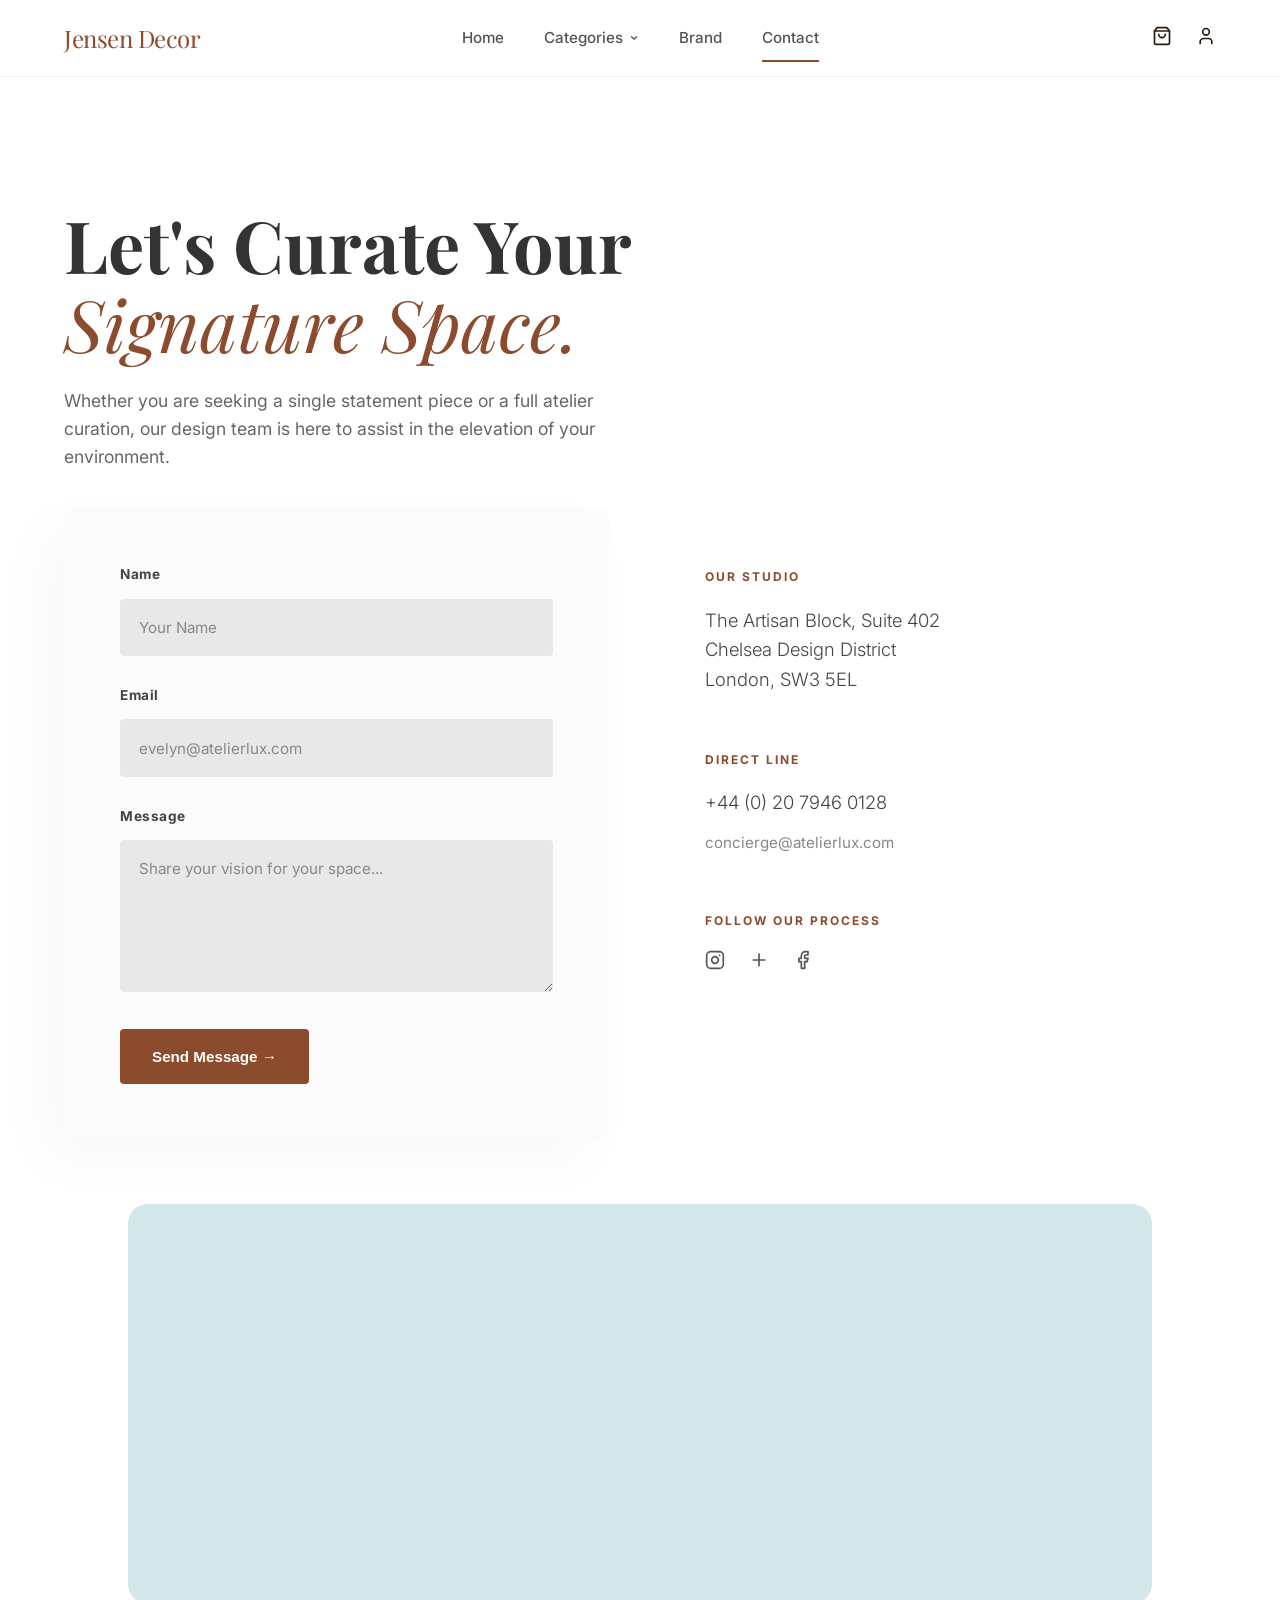
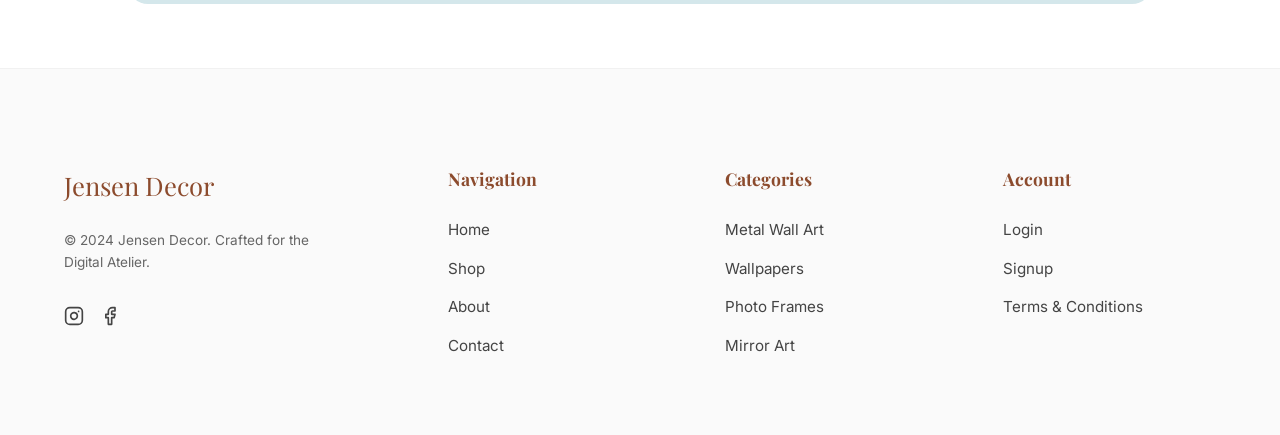
==== commit 3291a0eb: "updated code" ====
--- a/contact.html
+++ b/contact.html
@@ -1,5 +1,6 @@
 <!DOCTYPE html>
 <html lang="en">
+
 <head>
     <meta charset="UTF-8">
     <meta name="viewport" content="width=device-width, initial-scale=1.0">
@@ -8,9 +9,12 @@
     <!-- Google Fonts -->
     <link rel="preconnect" href="https://fonts.googleapis.com">
     <link rel="preconnect" href="https://fonts.gstatic.com" crossorigin>
-    <link href="https://fonts.googleapis.com/css2?family=Inter:wght@300;400;500;600;700&family=Playfair+Display:ital,wght@0,400;0,600;0,700;1,400&display=swap" rel="stylesheet">
+    <link
+        href="https://fonts.googleapis.com/css2?family=Inter:wght@300;400;500;600;700&family=Playfair+Display:ital,wght@0,400;0,600;0,700;1,400&display=swap"
+        rel="stylesheet">
     <link rel="stylesheet" href="style.css">
 </head>
+
 <body class="contact-page">
     <header id="main-header">
         <div class="container-nav">
@@ -21,11 +25,20 @@
                 <ul class="nav-links">
                     <li><a href="index.html">Home</a></li>
                     <li class="dropdown">
-                        <a href="#" class="dropdown-trigger">Categories <svg width="10" height="10" viewBox="0 0 24 24" fill="none" stroke="currentColor" stroke-width="3" stroke-linecap="round" stroke-linejoin="round" style="margin-left: 2px;"><path d="m6 9 6 6 6-6"/></svg></a>
+                        <a href="#" class="dropdown-trigger">Categories <svg width="10" height="10" viewBox="0 0 24 24"
+                                fill="none" stroke="currentColor" stroke-width="3" stroke-linecap="round"
+                                stroke-linejoin="round" style="margin-left: 2px;">
+                                <path d="m6 9 6 6 6-6" />
+                            </svg></a>
                         <div class="mega-menu">
                             <a href="metal-wall-art.html" class="mega-item">
                                 <div class="item-icon">
-                                    <svg width="20" height="20" viewBox="0 0 24 24" fill="none" stroke="currentColor" stroke-width="2" stroke-linecap="round" stroke-linejoin="round"><path d="m11.5 15-7 7a2.12 2.12 0 0 1-3-3l7-7"/><path d="m2 22 2.5-2.5"/><path d="m14 12 6-6a4.24 4.24 0 0 0-6-6l-6 6"/></svg>
+                                    <svg width="20" height="20" viewBox="0 0 24 24" fill="none" stroke="currentColor"
+                                        stroke-width="2" stroke-linecap="round" stroke-linejoin="round">
+                                        <path d="m11.5 15-7 7a2.12 2.12 0 0 1-3-3l7-7" />
+                                        <path d="m2 22 2.5-2.5" />
+                                        <path d="m14 12 6-6a4.24 4.24 0 0 0-6-6l-6 6" />
+                                    </svg>
                                 </div>
                                 <div class="item-content">
                                     <div class="item-title">Metal Wall Art</div>
@@ -34,7 +47,12 @@
                             </a>
                             <a href="wallpapers.html" class="mega-item">
                                 <div class="item-icon">
-                                    <svg width="20" height="20" viewBox="0 0 24 24" fill="none" stroke="currentColor" stroke-width="2" stroke-linecap="round" stroke-linejoin="round"><path d="M12 22v-8"/><path d="M8 22h8"/><path d="M12 14c-4 0-6-3-6-6s3-6 6-6 6 3 6 6-2 6-6 6Z"/></svg>
+                                    <svg width="20" height="20" viewBox="0 0 24 24" fill="none" stroke="currentColor"
+                                        stroke-width="2" stroke-linecap="round" stroke-linejoin="round">
+                                        <path d="M12 22v-8" />
+                                        <path d="M8 22h8" />
+                                        <path d="M12 14c-4 0-6-3-6-6s3-6 6-6 6 3 6 6-2 6-6 6Z" />
+                                    </svg>
                                 </div>
                                 <div class="item-content">
                                     <div class="item-title">Wallpapers</div>
@@ -43,7 +61,18 @@
                             </a>
                             <a href="photo-frames.html" class="mega-item">
                                 <div class="item-icon">
-                                    <svg width="20" height="20" viewBox="0 0 24 24" fill="none" stroke="currentColor" stroke-width="2" stroke-linecap="round" stroke-linejoin="round"><circle cx="12" cy="12" r="4"/><path d="M12 2v2"/><path d="M12 20v2"/><path d="m4.93 4.93 1.41 1.41"/><path d="m17.66 17.66 1.41 1.41"/><path d="M2 12h2"/><path d="M20 12h2"/><path d="m6.34 17.66-1.41 1.41"/><path d="m19.07 4.93-1.41 1.41"/></svg>
+                                    <svg width="20" height="20" viewBox="0 0 24 24" fill="none" stroke="currentColor"
+                                        stroke-width="2" stroke-linecap="round" stroke-linejoin="round">
+                                        <circle cx="12" cy="12" r="4" />
+                                        <path d="M12 2v2" />
+                                        <path d="M12 20v2" />
+                                        <path d="m4.93 4.93 1.41 1.41" />
+                                        <path d="m17.66 17.66 1.41 1.41" />
+                                        <path d="M2 12h2" />
+                                        <path d="M20 12h2" />
+                                        <path d="m6.34 17.66-1.41 1.41" />
+                                        <path d="m19.07 4.93-1.41 1.41" />
+                                    </svg>
                                 </div>
                                 <div class="item-content">
                                     <div class="item-title">Photo Frames</div>
@@ -52,7 +81,13 @@
                             </a>
                             <a href="wall-shelves.html" class="mega-item">
                                 <div class="item-icon">
-                                    <svg width="20" height="20" viewBox="0 0 24 24" fill="none" stroke="currentColor" stroke-width="2" stroke-linecap="round" stroke-linejoin="round"><path d="M12 2v4"/><path d="M6 13a6 6 0 0 1 12 0H6z"/><path d="M12 13v4"/><circle cx="12" cy="18" r="1"/></svg>
+                                    <svg width="20" height="20" viewBox="0 0 24 24" fill="none" stroke="currentColor"
+                                        stroke-width="2" stroke-linecap="round" stroke-linejoin="round">
+                                        <path d="M12 2v4" />
+                                        <path d="M6 13a6 6 0 0 1 12 0H6z" />
+                                        <path d="M12 13v4" />
+                                        <circle cx="12" cy="18" r="1" />
+                                    </svg>
                                 </div>
                                 <div class="item-content">
                                     <div class="item-title">Wall shelves</div>
@@ -61,7 +96,15 @@
                             </a>
                             <a href="mirror-art.html" class="mega-item">
                                 <div class="item-icon">
-                                    <svg width="20" height="20" viewBox="0 0 24 24" fill="none" stroke="currentColor" stroke-width="2" stroke-linecap="round" stroke-linejoin="round"><circle cx="12" cy="12" r="10"/><path d="M12 2v2"/><path d="M12 20v2"/><path d="M2 12h2"/><path d="M20 12h2"/><path d="M12 12l4 4"/></svg>
+                                    <svg width="20" height="20" viewBox="0 0 24 24" fill="none" stroke="currentColor"
+                                        stroke-width="2" stroke-linecap="round" stroke-linejoin="round">
+                                        <circle cx="12" cy="12" r="10" />
+                                        <path d="M12 2v2" />
+                                        <path d="M12 20v2" />
+                                        <path d="M2 12h2" />
+                                        <path d="M20 12h2" />
+                                        <path d="M12 12l4 4" />
+                                    </svg>
                                 </div>
                                 <div class="item-content">
                                     <div class="item-title">Mirror Art</div>
@@ -76,10 +119,19 @@
             </nav>
             <div class="user-actions">
                 <button class="icon-btn" aria-label="Shopping Cart">
-                    <svg width="20" height="20" viewBox="0 0 24 24" fill="none" stroke="currentColor" stroke-width="2" stroke-linecap="round" stroke-linejoin="round"><path d="M6 2 3 6v14a2 2 0 0 0 2 2h14a2 2 0 0 0 2-2V6l-3-4Z"/><path d="M3 6h18"/><path d="M16 10a4 4 0 0 1-8 0"/></svg>
+                    <svg width="20" height="20" viewBox="0 0 24 24" fill="none" stroke="currentColor" stroke-width="2"
+                        stroke-linecap="round" stroke-linejoin="round">
+                        <path d="M6 2 3 6v14a2 2 0 0 0 2 2h14a2 2 0 0 0 2-2V6l-3-4Z" />
+                        <path d="M3 6h18" />
+                        <path d="M16 10a4 4 0 0 1-8 0" />
+                    </svg>
                 </button>
                 <button class="icon-btn" aria-label="User Profile">
-                    <svg width="20" height="20" viewBox="0 0 24 24" fill="none" stroke="currentColor" stroke-width="2" stroke-linecap="round" stroke-linejoin="round"><path d="M19 21v-2a4 4 0 0 0-4-4H9a4 4 0 0 0-4 4v2"/><circle cx="12" cy="7" r="4"/></svg>
+                    <svg width="20" height="20" viewBox="0 0 24 24" fill="none" stroke="currentColor" stroke-width="2"
+                        stroke-linecap="round" stroke-linejoin="round">
+                        <path d="M19 21v-2a4 4 0 0 0-4-4H9a4 4 0 0 0-4 4v2" />
+                        <circle cx="12" cy="7" r="4" />
+                    </svg>
                 </button>
             </div>
         </div>
@@ -90,7 +142,8 @@
         <section class="contact-hero">
             <div class="contact-container-narrow">
                 <h1 class="contact-title">Let's Curate Your<br><em>Signature Space.</em></h1>
-                <p class="contact-subtitle">Whether you are seeking a single statement piece or a full atelier curation, our design team is here to assist in the elevation of your environment.</p>
+                <p class="contact-subtitle">Whether you are seeking a single statement piece or a full atelier curation,
+                    our design team is here to assist in the elevation of your environment.</p>
             </div>
         </section>
 
@@ -99,30 +152,34 @@
             <div class="contact-grid">
                 <!-- Left Column: Form -->
                 <div class="contact-form-container">
-                    <form class="contact-form" onsubmit="event.preventDefault();">
-                        <div class="form-group">
+                    <form id="contact-form" onsubmit="this.reset()"  >
+                        <div class="form-group" >
                             <label for="name">Name</label>
-                            <input type="text" id="name" placeholder="Evelyn Thorne">
+                            <input type="text" id="name" placeholder="Your Name" required>
                         </div>
                         <div class="form-group">
                             <label for="email">Email</label>
-                            <input type="email" id="email" placeholder="evelyn@atelierlux.com">
+                            <input type="email" id="email" placeholder="evelyn@atelierlux.com" required>
                         </div>
                         <div class="form-group">
                             <label for="message">Message</label>
-                            <textarea id="message" placeholder="Share your vision for your space..." rows="6"></textarea>
+                            <textarea id="message" placeholder="Share your vision for your space..."
+                                rows="6" required></textarea>
                         </div>
                         <button type="submit" class="btn-submit">
                             Send Message &rarr;
                         </button>
+                  
                     </form>
+                  
                 </div>
 
                 <!-- Right Column: Info -->
-                <div class="contact-info-container">
+                <div class="contact-info-container" >
                     <div class="info-block">
                         <h4 class="info-label">OUR STUDIO</h4>
-                        <p class="info-text">The Artisan Block, Suite 402<br>Chelsea Design District<br>London, SW3 5EL</p>
+                        <p class="info-text">The Artisan Block, Suite 402<br>Chelsea Design District<br>London, SW3 5EL
+                        </p>
                     </div>
                     <div class="info-block">
                         <h4 class="info-label">DIRECT LINE</h4>
@@ -133,13 +190,25 @@
                         <h4 class="info-label">FOLLOW OUR PROCESS</h4>
                         <div class="social-icons-minimal">
                             <a href="#" aria-label="Instagram">
-                                <svg width="20" height="20" viewBox="0 0 24 24" fill="none" stroke="currentColor" stroke-width="2" stroke-linecap="round" stroke-linejoin="round"><rect x="2" y="2" width="20" height="20" rx="5" ry="5"/><path d="M16 11.37A4 4 0 1 1 12.63 8 4 4 0 0 1 16 11.37z"/><line x1="17.5" y1="6.5" x2="17.51" y2="6.5"/></svg>
+                                <svg width="20" height="20" viewBox="0 0 24 24" fill="none" stroke="currentColor"
+                                    stroke-width="2" stroke-linecap="round" stroke-linejoin="round">
+                                    <rect x="2" y="2" width="20" height="20" rx="5" ry="5" />
+                                    <path d="M16 11.37A4 4 0 1 1 12.63 8 4 4 0 0 1 16 11.37z" />
+                                    <line x1="17.5" y1="6.5" x2="17.51" y2="6.5" />
+                                </svg>
                             </a>
                             <a href="#" aria-label="Pinterest">
-                                <svg width="20" height="20" viewBox="0 0 24 24" fill="none" stroke="currentColor" stroke-width="2" stroke-linecap="round" stroke-linejoin="round"><line x1="12" y1="5" x2="12" y2="19"></line><line x1="5" y1="12" x2="19" y2="12"></line></svg>
+                                <svg width="20" height="20" viewBox="0 0 24 24" fill="none" stroke="currentColor"
+                                    stroke-width="2" stroke-linecap="round" stroke-linejoin="round">
+                                    <line x1="12" y1="5" x2="12" y2="19"></line>
+                                    <line x1="5" y1="12" x2="19" y2="12"></line>
+                                </svg>
                             </a>
                             <a href="#" aria-label="Facebook">
-                                <svg width="20" height="20" viewBox="0 0 24 24" fill="none" stroke="currentColor" stroke-width="2" stroke-linecap="round" stroke-linejoin="round"><path d="M18 2h-3a5 5 0 0 0-5 5v3H7v4h3v8h4v-8h3l1-4h-4V7a1 1 0 0 1 1-1h3z"/></svg>
+                                <svg width="20" height="20" viewBox="0 0 24 24" fill="none" stroke="currentColor"
+                                    stroke-width="2" stroke-linecap="round" stroke-linejoin="round">
+                                    <path d="M18 2h-3a5 5 0 0 0-5 5v3H7v4h3v8h4v-8h3l1-4h-4V7a1 1 0 0 1 1-1h3z" />
+                                </svg>
                             </a>
                         </div>
                     </div>
@@ -152,23 +221,9 @@
             <div class="map-container">
                 <!-- Standard Google Maps iframe Embed -->
                 <!-- The API key is not required for standard embeds, which is perfect for a "random map" requirement -->
-                <iframe src="https://www.google.com/maps/embed?pb=!1m18!1m12!1m3!1m3!1d39744.170560869595!2d-0.187311!3d51.488059!2m3!1f0!2f0!3f0!3m2!1i1024!2i768!4f13.1!3m3!1m2!1s0x48760537446bb87b%3A0xc3f6311cebdba50f!2sChelsea%2C%20London%2C%20UK!5e0!3m2!1sen!2sus!4v1705620000000!5m2!1sen!2sus" width="100%" height="100%" style="border:0;" allowfullscreen="" loading="lazy" referrerpolicy="no-referrer-when-downgrade"></iframe>
-                
-                <!-- Huge Map Pin (Visual overlay to match screenshot exactly) -->
-                <div class="huge-map-pin">
-                    <div class="huge-pin-hole"></div>
-                </div>
-
-                <!-- Custom Overlay Card -->
-                <div class="map-overlay-card">
-                    <div class="map-overlay-icon">
-                        <svg width="18" height="18" viewBox="0 0 24 24" fill="white" stroke="white" stroke-width="2" stroke-linecap="round" stroke-linejoin="round"><path d="M21 10c0 7-9 13-9 13s-9-6-9-13a9 9 0 0 1 18 0z"></path><circle cx="12" cy="10" r="3" fill="#8c4b2d" stroke="#8c4b2d"></circle></svg>
-                    </div>
-                    <div class="map-overlay-text">
-                        <h5>Atelier Lux Studio</h5>
-                        <p>Chelsea Design District</p>
-                    </div>
-                </div>
+                <iframe src="https://www.google.com/maps/embed?pb=!1m18!1m12!1m3!1d3618.571075092776!2d67.19570202583722!3d24.912608293168002!2m3!1f0!2f0!3f0!3m2!1i1024!2i768!4f13.1!3m3!1m2!1s0x3eb3377b02c89ec7%3A0x8f7391d696dcb02e!2sMalir%20Cantt%20Check%20Post%20No%202%2C%20Malir%20Cantonment%2C%20Karachi%2C%20Pakistan!5e0!3m2!1sen!2s!4v1777026323837!5m2!1sen!2s" width="600" height="450" style="border:0;" allowfullscreen="" loading="lazy" referrerpolicy="no-referrer-when-downgrade"></iframe>
+
+       
             </div>
         </section>
     </main>
@@ -180,8 +235,16 @@
                     <div class="footer-logo">Jensen Decor</div>
                     <p class="footer-tagline">© 2024 Jensen Decor. Crafted for the Digital Atelier.</p>
                     <div class="footer-icons">
-                        <svg width="20" height="20" viewBox="0 0 24 24" fill="none" stroke="currentColor" stroke-width="2" stroke-linecap="round" stroke-linejoin="round"><rect x="2" y="2" width="20" height="20" rx="5" ry="5"/><path d="M16 11.37A4 4 0 1 1 12.63 8 4 4 0 0 1 16 11.37z"/><line x1="17.5" y1="6.5" x2="17.51" y2="6.5"/></svg>
-                        <svg width="20" height="20" viewBox="0 0 24 24" fill="none" stroke="currentColor" stroke-width="2" stroke-linecap="round" stroke-linejoin="round"><path d="M18 2h-3a5 5 0 0 0-5 5v3H7v4h3v8h4v-8h3l1-4h-4V7a1 1 0 0 1 1-1h3z"/></svg>
+                        <svg width="20" height="20" viewBox="0 0 24 24" fill="none" stroke="currentColor"
+                            stroke-width="2" stroke-linecap="round" stroke-linejoin="round">
+                            <rect x="2" y="2" width="20" height="20" rx="5" ry="5" />
+                            <path d="M16 11.37A4 4 0 1 1 12.63 8 4 4 0 0 1 16 11.37z" />
+                            <line x1="17.5" y1="6.5" x2="17.51" y2="6.5" />
+                        </svg>
+                        <svg width="20" height="20" viewBox="0 0 24 24" fill="none" stroke="currentColor"
+                            stroke-width="2" stroke-linecap="round" stroke-linejoin="round">
+                            <path d="M18 2h-3a5 5 0 0 0-5 5v3H7v4h3v8h4v-8h3l1-4h-4V7a1 1 0 0 1 1-1h3z" />
+                        </svg>
                     </div>
                 </div>
                 <div class="footer-nav-group">
@@ -215,4 +278,5 @@
     </footer>
     <script src="main.js"></script>
 </body>
-</html>
+
+</html>
--- a/style.css
+++ b/style.css
@@ -62,6 +62,7 @@
 h3,
 .logo {
     font-family: 'Playfair Display', serif;
+   
 }
 
 a {
@@ -940,13 +941,15 @@
     grid-template-columns: 1.6fr 1fr;
     gap: 2rem;
     margin-bottom: 6rem;
+   
 }
 
 .featured-main {
     position: relative;
     border-radius: 12px;
     overflow: hidden;
-    height: 600px;
+    height: 700px;
+    margin-top: 13%;
 }
 
 .featured-overlay-content {
@@ -3149,7 +3152,7 @@
     display: grid !important;
     grid-template-columns: repeat(2, minmax(0, 450px)) !important;
     /* Forces compact cards */
-    gap: 3rem 2.5rem !important;
+    gap: 1rem 1rem !important;
     max-width: 950px !important;
     margin-top: 2rem;
 }
@@ -3167,6 +3170,8 @@
     background: #f8f8f8;
     position: relative;
     overflow: hidden;
+    height:350px;
+   
 }
 
 .media-overlay-badge {
@@ -4539,6 +4544,7 @@
     box-shadow: -20px 20px 60px rgba(0, 0, 0, 0.03);
     position: relative;
     z-index: 3;
+    margin-top: -5%;
 }
 
 .form-group {
